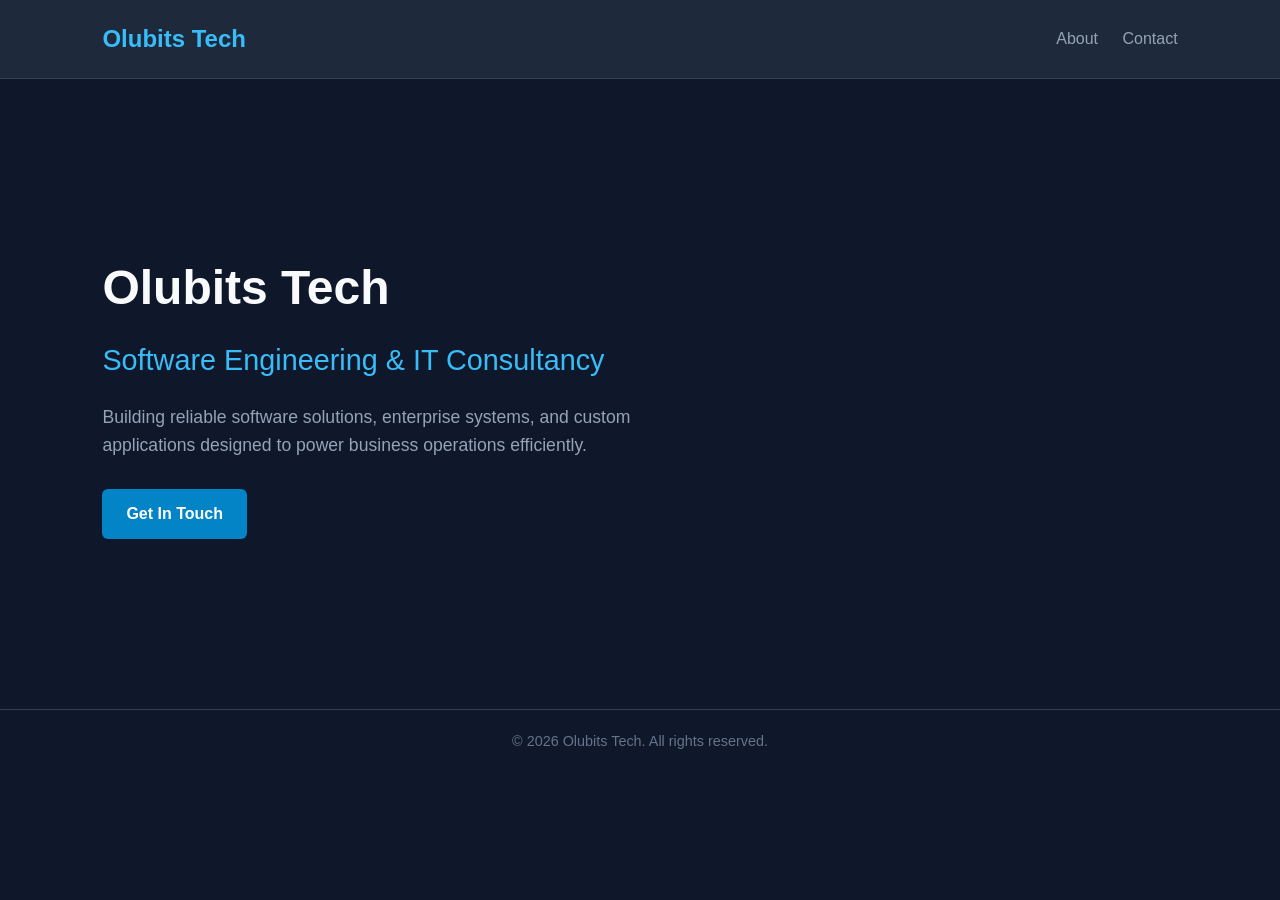
==== index.html @ 0cd95a02 "Add initial HTML structure for Olubits Tech" ====
<!DOCTYPE html>
<html lang="en">
<head>
    <meta charset="UTF-8">
    <meta name="viewport" content="width=device-width, initial-scale=1.0">
    <title>Olubits Tech | Software & IT Solutions</title>
    <style>
        * {
            margin: 0;
            padding: 0;
            box-sizing: border-box;
            font-family: -apple-system, BlinkMacSystemFont, 'Segoe UI', Roboto, Oxygen, Ubuntu, Cantarell, sans-serif;
        }

        body {
            background-color: #0f172a;
            color: #f8fafc;
            line-height: 1.6;
        }

        header {
            display: flex;
            justify-content: space-between;
            align-items: center;
            padding: 20px 8%;
            background-color: #1e293b;
            border-bottom: 1px solid #334155;
        }

        .logo {
            font-size: 1.5rem;
            font-weight: 700;
            color: #38bdf8;
            text-decoration: none;
        }

        nav a {
            color: #94a3b8;
            text-decoration: none;
            margin-left: 20px;
            transition: color 0.3s;
        }

        nav a:hover {
            color: #38bdf8;
        }

        .hero {
            min-height: 70vh;
            display: flex;
            flex-direction: column;
            justify-content: center;
            align-items: flex-start;
            padding: 0 8%;
            max-width: 1000px;
        }

        .hero h1 {
            font-size: 3rem;
            margin-bottom: 10px;
            color: #f8fafc;
        }

        .hero h2 {
            font-size: 1.8rem;
            color: #38bdf8;
            margin-bottom: 20px;
            font-weight: 400;
        }

        .hero p {
            font-size: 1.1rem;
            color: #94a3b8;
            max-width: 600px;
            margin-bottom: 30px;
        }

        .btn {
            display: inline-block;
            background-color: #0284c7;
            color: #ffffff;
            padding: 12px 24px;
            border-radius: 6px;
            text-decoration: none;
            font-weight: 600;
            transition: background-color 0.3s;
        }

        .btn:hover {
            background-color: #0369a1;
        }

        footer {
            text-align: center;
            padding: 20px;
            color: #64748b;
            border-top: 1px solid #334155;
            font-size: 0.9rem;
        }
    </style>
</head>
<body>

    <header>
        <a href="#" class="logo">Olubits Tech</a>
        <nav>
            <a href="#about">About</a>
            <a href="#contact">Contact</a>
        </nav>
    </header>

    <main class="hero" id="about">
        <h1>Olubits Tech</h1>
        <h2>Software Engineering &amp; IT Consultancy</h2>
        <p>Building reliable software solutions, enterprise systems, and custom applications designed to power business operations efficiently.</p>
        <a href="mailto:contact@olubitstech.me" class="btn" id="contact">Get In Touch</a>
    </main>

    <footer>
        <p>&copy; 2026 Olubits Tech. All rights reserved.</p>
    </footer>

</body>
</html>
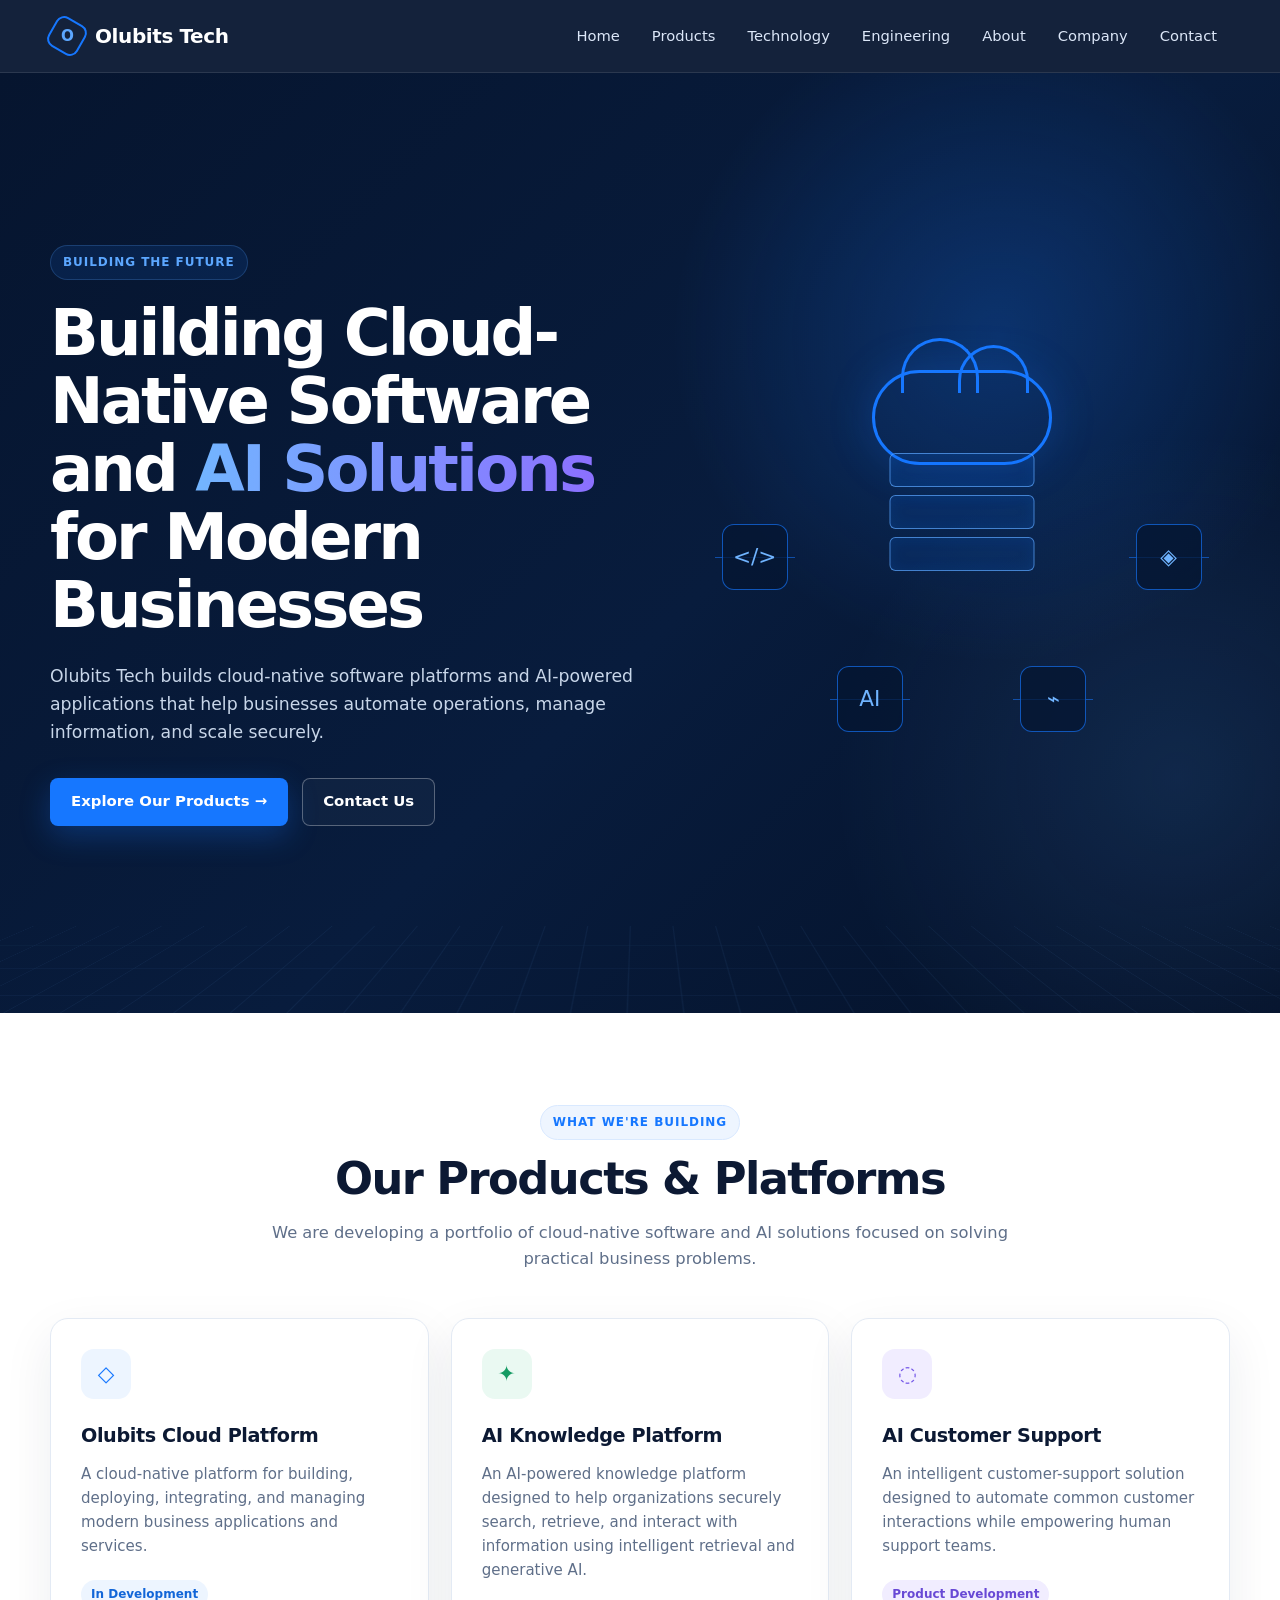
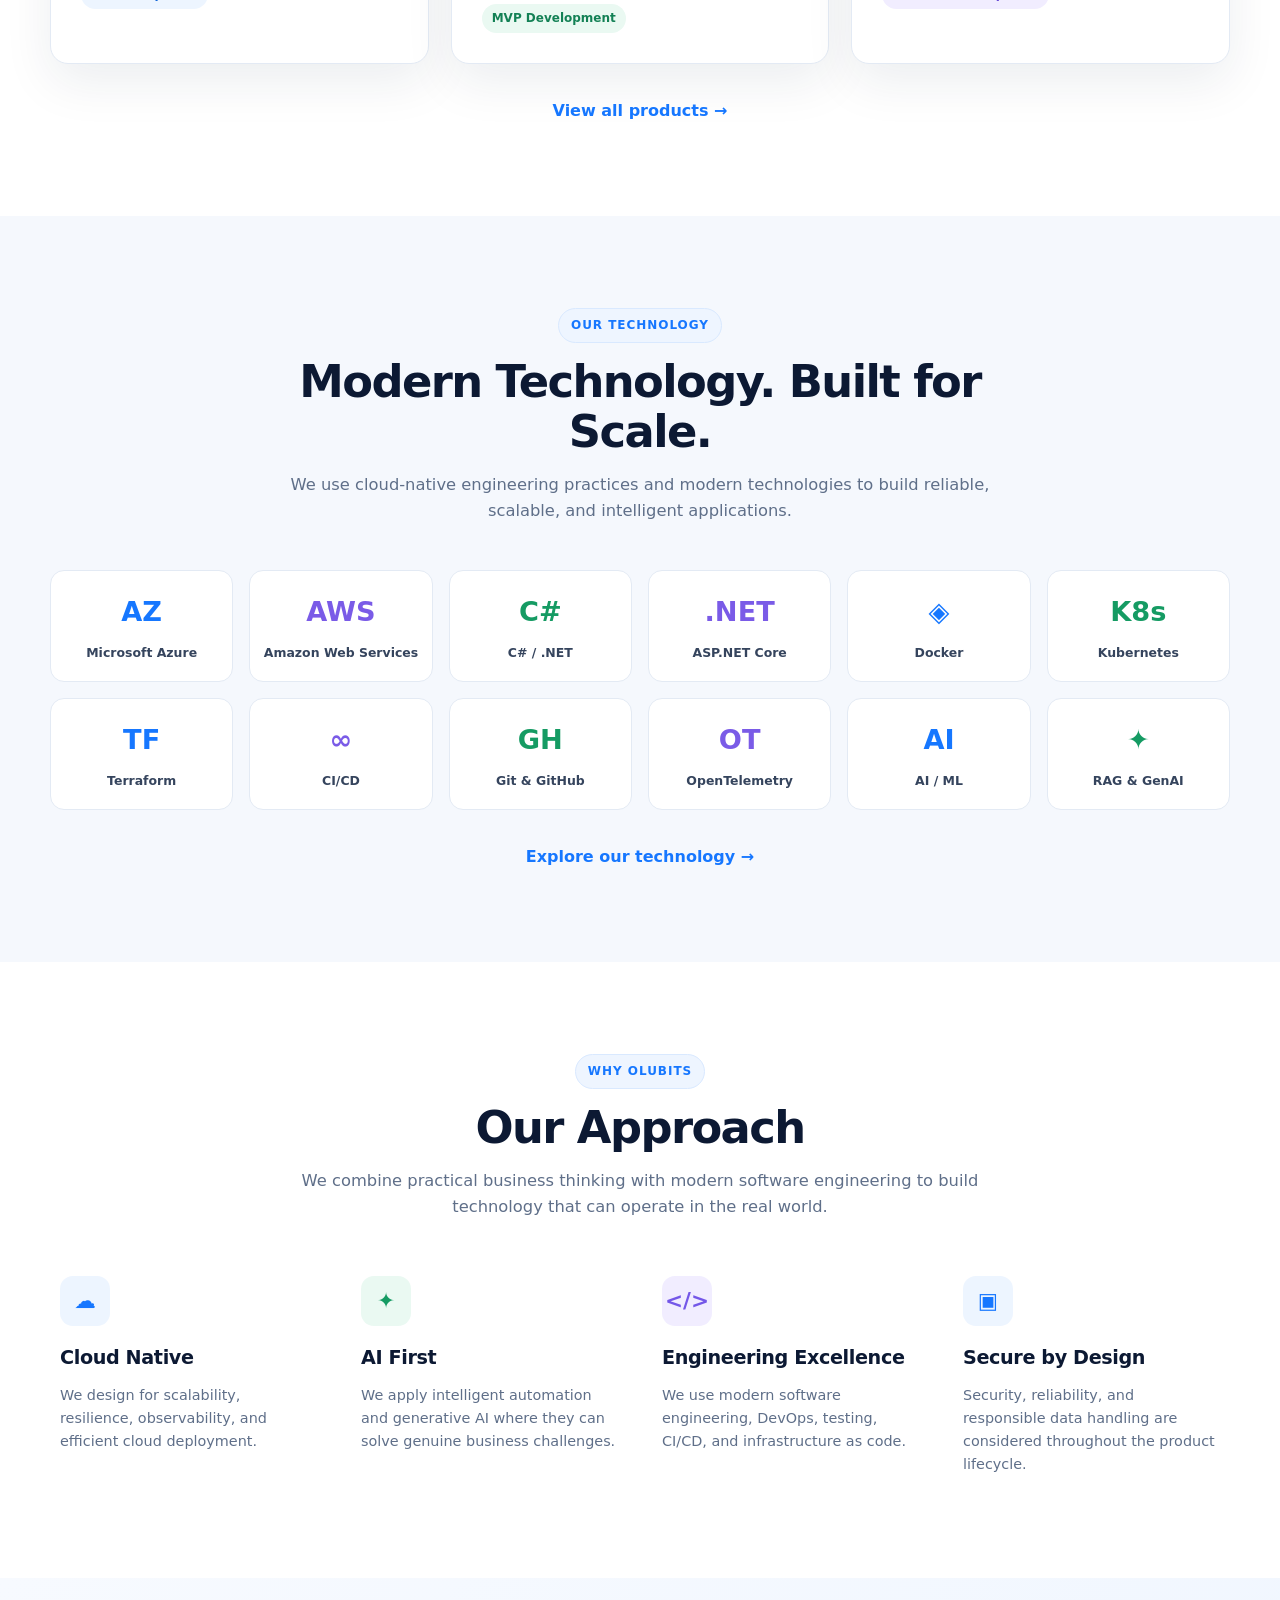
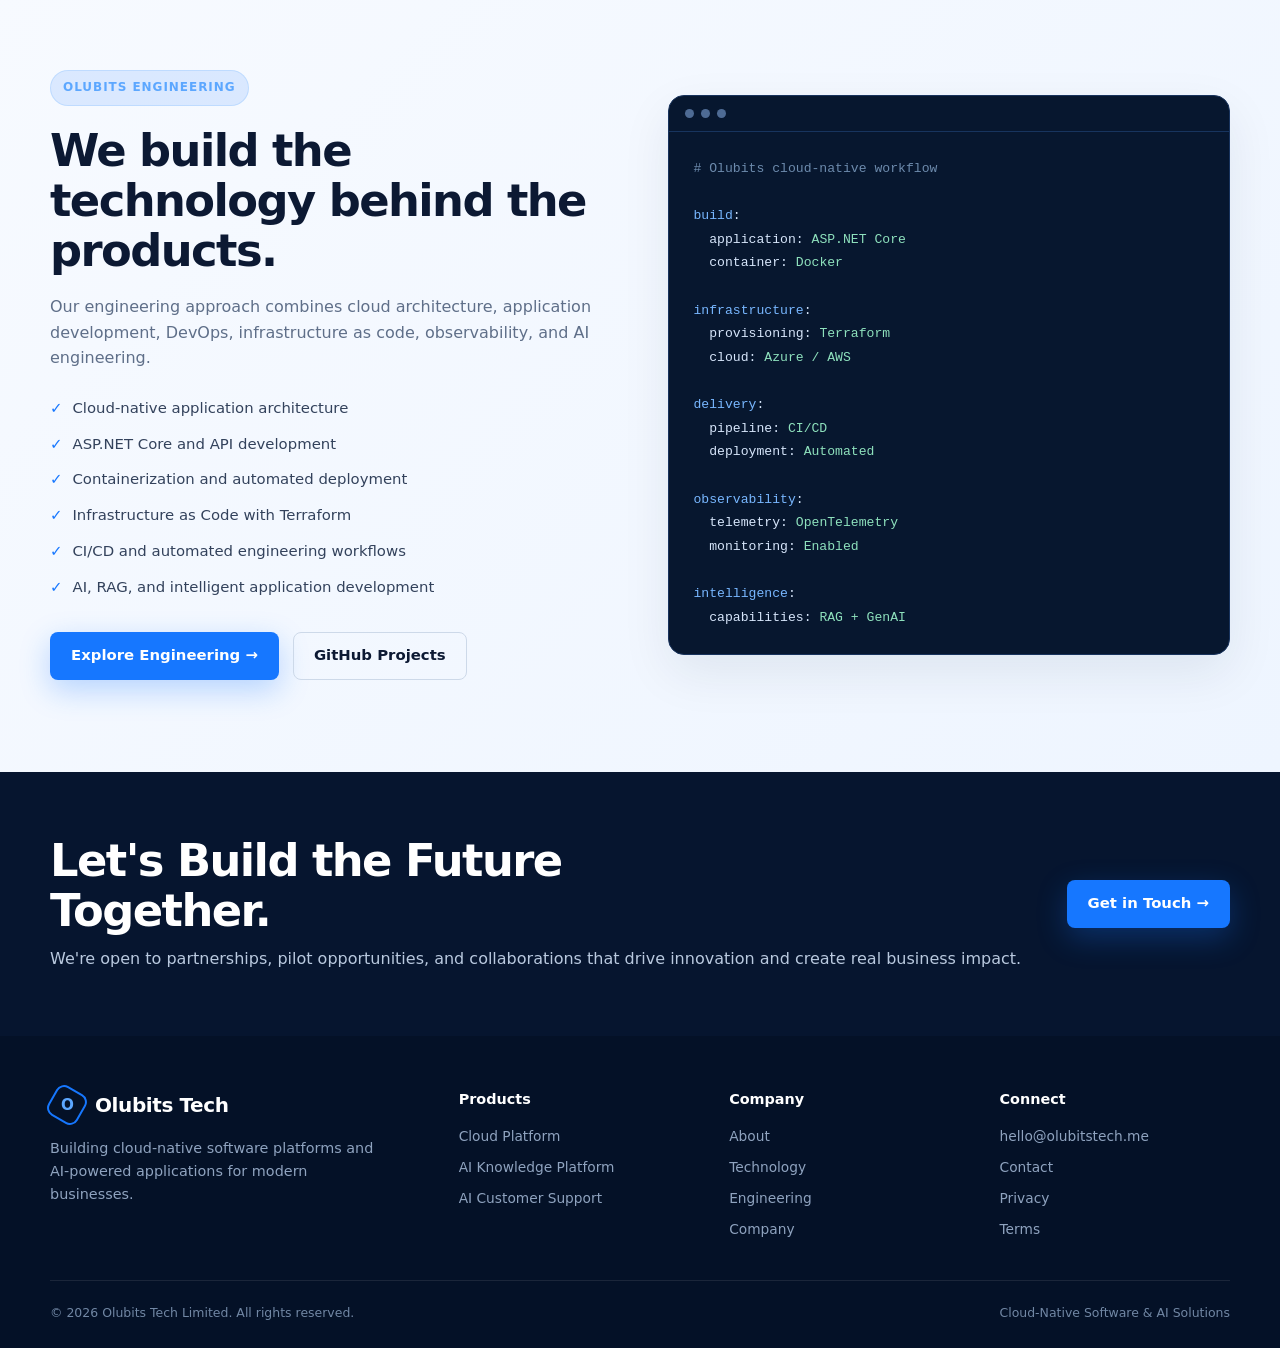
==== commit 74bfab48: "updated index page" ====
--- a/index.html
+++ b/index.html
@@ -1,124 +1,1026 @@
 <!DOCTYPE html>
 <html lang="en">
 <head>
-    <meta charset="UTF-8">
-    <meta name="viewport" content="width=device-width, initial-scale=1.0">
-    <title>Olubits Tech | Software & IT Solutions</title>
-    <style>
-        * {
-            margin: 0;
-            padding: 0;
-            box-sizing: border-box;
-            font-family: -apple-system, BlinkMacSystemFont, 'Segoe UI', Roboto, Oxygen, Ubuntu, Cantarell, sans-serif;
-        }
-
-        body {
-            background-color: #0f172a;
-            color: #f8fafc;
-            line-height: 1.6;
-        }
-
-        header {
-            display: flex;
-            justify-content: space-between;
-            align-items: center;
-            padding: 20px 8%;
-            background-color: #1e293b;
-            border-bottom: 1px solid #334155;
-        }
-
-        .logo {
-            font-size: 1.5rem;
-            font-weight: 700;
-            color: #38bdf8;
-            text-decoration: none;
-        }
-
-        nav a {
-            color: #94a3b8;
-            text-decoration: none;
-            margin-left: 20px;
-            transition: color 0.3s;
-        }
-
-        nav a:hover {
-            color: #38bdf8;
-        }
-
-        .hero {
-            min-height: 70vh;
-            display: flex;
-            flex-direction: column;
-            justify-content: center;
-            align-items: flex-start;
-            padding: 0 8%;
-            max-width: 1000px;
-        }
-
-        .hero h1 {
-            font-size: 3rem;
-            margin-bottom: 10px;
-            color: #f8fafc;
-        }
-
-        .hero h2 {
-            font-size: 1.8rem;
-            color: #38bdf8;
-            margin-bottom: 20px;
-            font-weight: 400;
-        }
-
-        .hero p {
-            font-size: 1.1rem;
-            color: #94a3b8;
-            max-width: 600px;
-            margin-bottom: 30px;
-        }
-
-        .btn {
-            display: inline-block;
-            background-color: #0284c7;
-            color: #ffffff;
-            padding: 12px 24px;
-            border-radius: 6px;
-            text-decoration: none;
-            font-weight: 600;
-            transition: background-color 0.3s;
-        }
-
-        .btn:hover {
-            background-color: #0369a1;
-        }
-
-        footer {
-            text-align: center;
-            padding: 20px;
-            color: #64748b;
-            border-top: 1px solid #334155;
-            font-size: 0.9rem;
-        }
-    </style>
+  <meta charset="UTF-8">
+  <meta name="viewport" content="width=device-width, initial-scale=1.0">
+  <meta name="description" content="Olubits Tech builds cloud-native software platforms and AI-powered applications for modern businesses.">
+  <meta name="keywords" content="Olubits Tech, cloud-native software, AI, Azure, AWS, .NET, DevOps, enterprise software">
+  <meta name="author" content="Olubits Tech Limited">
+  <meta name="theme-color" content="#06152f">
+  <title>Olubits Tech | Cloud-Native Software & AI Solutions</title>
+
+  <style>
+    :root {
+      --navy: #06152f;
+      --navy-2: #0a2145;
+      --blue: #1677ff;
+      --blue-light: #5ca7ff;
+      --text: #0c1933;
+      --muted: #5f6f89;
+      --surface: #ffffff;
+      --surface-alt: #f5f8fd;
+      --border: #e3eaf4;
+      --success: #159b63;
+      --purple: #7457e8;
+      --shadow: 0 18px 50px rgba(10, 33, 69, 0.08);
+      --radius: 18px;
+      --max-width: 1180px;
+    }
+
+    * { box-sizing: border-box; margin: 0; padding: 0; }
+
+    html { scroll-behavior: smooth; }
+
+    body {
+      font-family: Inter, ui-sans-serif, system-ui, -apple-system, BlinkMacSystemFont,
+        "Segoe UI", sans-serif;
+      color: var(--text);
+      background: var(--surface);
+      line-height: 1.6;
+    }
+
+    a { color: inherit; text-decoration: none; }
+
+    .container {
+      width: min(100% - 40px, var(--max-width));
+      margin-inline: auto;
+    }
+
+    /* Header */
+    header {
+      position: sticky;
+      top: 0;
+      z-index: 1000;
+      background: rgba(6, 21, 47, 0.94);
+      backdrop-filter: blur(14px);
+      border-bottom: 1px solid rgba(255,255,255,.1);
+    }
+
+    .nav {
+      min-height: 72px;
+      display: flex;
+      align-items: center;
+      justify-content: space-between;
+      gap: 24px;
+    }
+
+    .brand {
+      display: inline-flex;
+      align-items: center;
+      gap: 11px;
+      color: white;
+      font-size: 1.25rem;
+      font-weight: 750;
+      letter-spacing: -0.02em;
+      white-space: nowrap;
+    }
+
+    .brand-mark {
+      width: 34px;
+      height: 34px;
+      display: grid;
+      place-items: center;
+      border: 2px solid var(--blue);
+      color: var(--blue-light);
+      border-radius: 9px;
+      font-weight: 800;
+      font-size: .95rem;
+      transform: rotate(30deg);
+    }
+
+    .brand-mark span { transform: rotate(-30deg); }
+
+    nav ul {
+      list-style: none;
+      display: flex;
+      align-items: center;
+      gap: 6px;
+    }
+
+    nav a {
+      color: #dce7f8;
+      font-size: .92rem;
+      padding: 10px 13px;
+      border-radius: 8px;
+      transition: .2s ease;
+    }
+
+    nav a:hover, nav a:focus-visible {
+      color: white;
+      background: rgba(255,255,255,.08);
+    }
+
+    .menu-toggle {
+      display: none;
+      border: 1px solid rgba(255,255,255,.2);
+      background: transparent;
+      color: white;
+      border-radius: 8px;
+      padding: 8px 11px;
+      cursor: pointer;
+      font-size: 1.1rem;
+    }
+
+    /* Hero */
+    .hero {
+      position: relative;
+      overflow: hidden;
+      color: white;
+      background:
+        radial-gradient(circle at 78% 28%, rgba(22,119,255,.25), transparent 27%),
+        radial-gradient(circle at 92% 75%, rgba(92,167,255,.13), transparent 25%),
+        linear-gradient(135deg, #06152f 0%, #081c3d 55%, #041128 100%);
+    }
+
+    .hero::after {
+      content: "";
+      position: absolute;
+      inset: auto 0 0;
+      height: 150px;
+      opacity: .18;
+      background-image:
+        linear-gradient(rgba(92,167,255,.35) 1px, transparent 1px),
+        linear-gradient(90deg, rgba(92,167,255,.35) 1px, transparent 1px);
+      background-size: 42px 42px;
+      transform: perspective(500px) rotateX(55deg) scale(1.35);
+      transform-origin: bottom;
+      pointer-events: none;
+    }
+
+    .hero-inner {
+      position: relative;
+      z-index: 1;
+      min-height: 580px;
+      display: grid;
+      grid-template-columns: 1.05fr .95fr;
+      align-items: center;
+      gap: 50px;
+      padding: 80px 0 95px;
+    }
+
+    .eyebrow, .section-eyebrow {
+      display: inline-flex;
+      align-items: center;
+      gap: 8px;
+      color: var(--blue-light);
+      font-size: .75rem;
+      font-weight: 800;
+      letter-spacing: .08em;
+      text-transform: uppercase;
+      background: rgba(22,119,255,.12);
+      border: 1px solid rgba(92,167,255,.22);
+      padding: 7px 12px;
+      border-radius: 999px;
+      margin-bottom: 20px;
+    }
+
+    h1 {
+      font-size: clamp(2.7rem, 5vw, 4.5rem);
+      line-height: 1.06;
+      letter-spacing: -.045em;
+      max-width: 760px;
+    }
+
+    .gradient-text {
+      background: linear-gradient(90deg, #72b5ff, #8b70ff);
+      -webkit-background-clip: text;
+      background-clip: text;
+      color: transparent;
+    }
+
+    .hero-copy {
+      margin-top: 24px;
+      max-width: 660px;
+      color: #c8d6e9;
+      font-size: 1.08rem;
+    }
+
+    .actions {
+      display: flex;
+      gap: 14px;
+      flex-wrap: wrap;
+      margin-top: 32px;
+    }
+
+    .btn {
+      display: inline-flex;
+      align-items: center;
+      justify-content: center;
+      gap: 9px;
+      min-height: 48px;
+      padding: 0 20px;
+      border-radius: 8px;
+      font-weight: 700;
+      font-size: .93rem;
+      border: 1px solid transparent;
+      transition: transform .2s ease, background .2s ease;
+    }
+
+    .btn:hover { transform: translateY(-2px); }
+
+    .btn-primary {
+      background: var(--blue);
+      color: white;
+      box-shadow: 0 10px 30px rgba(22,119,255,.28);
+    }
+
+    .btn-primary:hover { background: #0868ec; }
+
+    .btn-outline {
+      color: white;
+      border-color: rgba(255,255,255,.3);
+      background: rgba(255,255,255,.03);
+    }
+
+    .btn-outline:hover { background: rgba(255,255,255,.09); }
+
+    .hero-visual {
+      min-height: 390px;
+      display: grid;
+      place-items: center;
+    }
+
+    .architecture {
+      position: relative;
+      width: min(100%, 480px);
+      aspect-ratio: 1 / .82;
+    }
+
+    .cloud {
+      position: absolute;
+      left: 50%;
+      top: 8%;
+      transform: translateX(-50%);
+      width: 180px;
+      height: 95px;
+      border: 3px solid var(--blue);
+      border-radius: 60px;
+      box-shadow: 0 0 45px rgba(22,119,255,.22);
+    }
+
+    .cloud::before, .cloud::after {
+      content: "";
+      position: absolute;
+      border: 3px solid var(--blue);
+      border-bottom: 0;
+      border-radius: 60px 60px 0 0;
+      background: transparent;
+    }
+
+    .cloud::before {
+      width: 72px;
+      height: 52px;
+      left: 26px;
+      top: -35px;
+    }
+
+    .cloud::after {
+      width: 65px;
+      height: 45px;
+      right: 20px;
+      top: -28px;
+    }
+
+    .server-stack {
+      position: absolute;
+      left: 50%;
+      top: 44%;
+      transform: translate(-50%, -50%);
+      width: 145px;
+    }
+
+    .server {
+      height: 34px;
+      margin: 8px 0;
+      border: 1px solid rgba(92,167,255,.7);
+      background: rgba(22,119,255,.12);
+      border-radius: 6px;
+      box-shadow: inset 0 0 15px rgba(22,119,255,.1);
+    }
+
+    .node {
+      position: absolute;
+      width: 66px;
+      height: 66px;
+      display: grid;
+      place-items: center;
+      border: 1px solid rgba(22,119,255,.65);
+      background: rgba(5,22,50,.75);
+      border-radius: 12px;
+      color: #70b4ff;
+      font-size: 1.35rem;
+    }
+
+    .node::after {
+      content: "";
+      position: absolute;
+      width: 80px;
+      height: 1px;
+      background: rgba(22,119,255,.55);
+      top: 50%;
+      z-index: -1;
+    }
+
+    .node-left { left: 0; top: 47%; }
+    .node-right { right: 0; top: 47%; }
+    .node-bottom-left { left: 24%; bottom: 0; }
+    .node-bottom-right { right: 24%; bottom: 0; }
+
+    /* Sections */
+    section { padding: 92px 0; }
+
+    .section-head {
+      text-align: center;
+      max-width: 760px;
+      margin: 0 auto 46px;
+    }
+
+    .section-head .section-eyebrow {
+      color: var(--blue);
+      background: #eef5ff;
+      border-color: #d9e9ff;
+      margin-bottom: 14px;
+    }
+
+    h2 {
+      font-size: clamp(2rem, 4vw, 2.8rem);
+      line-height: 1.12;
+      letter-spacing: -.035em;
+    }
+
+    .section-lead {
+      color: var(--muted);
+      margin-top: 15px;
+      font-size: 1.02rem;
+    }
+
+    .products { background: white; }
+
+    .grid-3 {
+      display: grid;
+      grid-template-columns: repeat(3, 1fr);
+      gap: 22px;
+    }
+
+    .card {
+      background: white;
+      border: 1px solid var(--border);
+      border-radius: var(--radius);
+      padding: 30px;
+      box-shadow: var(--shadow);
+      transition: transform .2s ease, box-shadow .2s ease;
+    }
+
+    .card:hover {
+      transform: translateY(-4px);
+      box-shadow: 0 24px 60px rgba(10,33,69,.12);
+    }
+
+    .icon {
+      width: 50px;
+      height: 50px;
+      display: grid;
+      place-items: center;
+      border-radius: 13px;
+      background: #edf5ff;
+      color: var(--blue);
+      font-size: 1.35rem;
+      margin-bottom: 22px;
+      font-weight: 800;
+    }
+
+    .icon.green { background: #eaf9f2; color: var(--success); }
+    .icon.purple { background: #f1edff; color: var(--purple); }
+
+    h3 {
+      font-size: 1.2rem;
+      letter-spacing: -.02em;
+      margin-bottom: 10px;
+    }
+
+    .card p { color: var(--muted); font-size: .94rem; }
+
+    .status {
+      display: inline-flex;
+      margin-top: 22px;
+      padding: 5px 10px;
+      border-radius: 999px;
+      background: #edf5ff;
+      color: #1266d8;
+      font-size: .75rem;
+      font-weight: 700;
+    }
+
+    .status.green { background: #eaf9f2; color: #138155; }
+    .status.purple { background: #f1edff; color: #6849d5; }
+
+    .center-link {
+      text-align: center;
+      margin-top: 34px;
+      color: var(--blue);
+      font-weight: 700;
+    }
+
+    /* Technology */
+    .technology { background: var(--surface-alt); }
+
+    .tech-grid {
+      display: grid;
+      grid-template-columns: repeat(6, 1fr);
+      gap: 16px;
+    }
+
+    .tech-item {
+      min-height: 112px;
+      display: flex;
+      flex-direction: column;
+      align-items: center;
+      justify-content: center;
+      gap: 10px;
+      text-align: center;
+      background: white;
+      border: 1px solid var(--border);
+      border-radius: 14px;
+      padding: 15px 8px;
+    }
+
+    .tech-logo {
+      font-size: 1.7rem;
+      font-weight: 850;
+      color: var(--blue);
+    }
+
+    .tech-item:nth-child(2n) .tech-logo { color: #7a5be7; }
+    .tech-item:nth-child(3n) .tech-logo { color: #159b63; }
+
+    .tech-item span:last-child {
+      color: #35445d;
+      font-size: .78rem;
+      font-weight: 650;
+    }
+
+    /* Approach */
+    .approach { background: white; }
+
+    .approach-grid {
+      display: grid;
+      grid-template-columns: repeat(4, 1fr);
+      gap: 24px;
+    }
+
+    .approach-item {
+      padding: 10px;
+    }
+
+    .approach-item .icon { margin-bottom: 17px; }
+
+    .approach-item p {
+      color: var(--muted);
+      font-size: .9rem;
+    }
+
+    /* Engineering */
+    .engineering {
+      background: linear-gradient(135deg, #f7faff 0%, #eef5ff 100%);
+    }
+
+    .engineering-content {
+      display: grid;
+      grid-template-columns: 1fr 1fr;
+      gap: 55px;
+      align-items: center;
+    }
+
+    .engineering-copy p {
+      color: var(--muted);
+      margin: 18px 0 26px;
+    }
+
+    .bullet-list {
+      list-style: none;
+      display: grid;
+      gap: 12px;
+    }
+
+    .bullet-list li {
+      display: flex;
+      align-items: flex-start;
+      gap: 10px;
+      color: #33425c;
+      font-size: .93rem;
+    }
+
+    .bullet-list li::before {
+      content: "✓";
+      color: var(--blue);
+      font-weight: 900;
+    }
+
+    .code-window {
+      background: #07172f;
+      color: #d7e6fb;
+      border-radius: 16px;
+      overflow: hidden;
+      box-shadow: var(--shadow);
+      border: 1px solid #18335d;
+    }
+
+    .code-top {
+      display: flex;
+      align-items: center;
+      gap: 7px;
+      padding: 13px 16px;
+      border-bottom: 1px solid #17345e;
+    }
+
+    .dot {
+      width: 9px;
+      height: 9px;
+      border-radius: 50%;
+      background: #4e6b94;
+    }
+
+    pre {
+      padding: 25px;
+      overflow: auto;
+      font: .82rem/1.8 ui-monospace, SFMono-Regular, Menlo, Consolas, monospace;
+    }
+
+    .comment { color: #6d8bad; }
+    .keyword { color: #78b7ff; }
+    .string { color: #8ee1bd; }
+
+    /* CTA */
+    .cta {
+      padding: 64px 0;
+      background: var(--navy);
+      color: white;
+    }
+
+    .cta-inner {
+      display: flex;
+      align-items: center;
+      justify-content: space-between;
+      gap: 35px;
+    }
+
+    .cta h2 { max-width: 680px; }
+    .cta p { color: #b9c9df; margin-top: 10px; }
+
+    /* Footer */
+    footer {
+      background: #041127;
+      color: #c3d1e4;
+      padding: 52px 0 25px;
+    }
+
+    .footer-grid {
+      display: grid;
+      grid-template-columns: 1.6fr 1fr 1fr 1fr;
+      gap: 40px;
+      padding-bottom: 40px;
+    }
+
+    .footer-brand { color: white; }
+    .footer-about { margin-top: 15px; color: #8fa3bf; max-width: 340px; font-size: .9rem; }
+
+    footer h4 {
+      color: white;
+      margin-bottom: 14px;
+      font-size: .9rem;
+    }
+
+    footer ul { list-style: none; display: grid; gap: 9px; }
+    footer li, footer a { color: #8fa3bf; font-size: .86rem; }
+    footer a:hover { color: white; }
+
+    .copyright {
+      border-top: 1px solid rgba(255,255,255,.09);
+      padding-top: 22px;
+      display: flex;
+      justify-content: space-between;
+      gap: 20px;
+      font-size: .78rem;
+      color: #7187a4;
+    }
+
+    /* Responsive */
+    @media (max-width: 980px) {
+      .hero-inner { grid-template-columns: 1fr; padding-top: 65px; }
+      .hero-visual { display: none; }
+      .grid-3 { grid-template-columns: 1fr; }
+      .tech-grid { grid-template-columns: repeat(3, 1fr); }
+      .approach-grid { grid-template-columns: repeat(2, 1fr); }
+      .engineering-content { grid-template-columns: 1fr; }
+      .footer-grid { grid-template-columns: 1.5fr 1fr 1fr; }
+    }
+
+    @media (max-width: 760px) {
+      .container { width: min(100% - 28px, var(--max-width)); }
+
+      .menu-toggle { display: block; }
+
+      nav {
+        display: none;
+        position: absolute;
+        left: 0;
+        right: 0;
+        top: 72px;
+        background: var(--navy);
+        border-bottom: 1px solid rgba(255,255,255,.1);
+        padding: 10px 14px 18px;
+      }
+
+      nav.open { display: block; }
+
+      nav ul {
+        flex-direction: column;
+        align-items: stretch;
+      }
+
+      nav a { display: block; }
+
+      section { padding: 70px 0; }
+
+      .hero-inner { min-height: auto; padding: 70px 0 85px; }
+      .hero-copy { font-size: 1rem; }
+
+      .tech-grid { grid-template-columns: repeat(2, 1fr); }
+      .approach-grid { grid-template-columns: 1fr; }
+
+      .cta-inner { flex-direction: column; align-items: flex-start; }
+
+      .footer-grid { grid-template-columns: 1fr 1fr; }
+      .copyright { flex-direction: column; }
+    }
+
+    @media (max-width: 460px) {
+      h1 { font-size: 2.45rem; }
+      .footer-grid { grid-template-columns: 1fr; }
+      .actions .btn { width: 100%; }
+    }
+  </style>
 </head>
+
 <body>
 
-    <header>
-        <a href="#" class="logo">Olubits Tech</a>
-        <nav>
-            <a href="#about">About</a>
-            <a href="#contact">Contact</a>
-        </nav>
-    </header>
-
-    <main class="hero" id="about">
-        <h1>Olubits Tech</h1>
-        <h2>Software Engineering &amp; IT Consultancy</h2>
-        <p>Building reliable software solutions, enterprise systems, and custom applications designed to power business operations efficiently.</p>
-        <a href="mailto:contact@olubitstech.me" class="btn" id="contact">Get In Touch</a>
-    </main>
-
-    <footer>
-        <p>&copy; 2026 Olubits Tech. All rights reserved.</p>
-    </footer>
+  <header>
+    <div class="container nav">
+      <a class="brand" href="#home" aria-label="Olubits Tech home">
+        <span class="brand-mark"><span>O</span></span>
+        Olubits Tech
+      </a>
+
+      <button class="menu-toggle" aria-label="Open navigation" aria-expanded="false">☰</button>
+
+      <nav id="main-nav">
+        <ul>
+          <li><a href="#home">Home</a></li>
+          <li><a href="#products">Products</a></li>
+          <li><a href="#technology">Technology</a></li>
+          <li><a href="#engineering">Engineering</a></li>
+          <li><a href="#about">About</a></li>
+          <li><a href="#company">Company</a></li>
+          <li><a href="#contact">Contact</a></li>
+        </ul>
+      </nav>
+    </div>
+  </header>
+
+  <main id="home">
+
+    <!-- HERO -->
+    <section class="hero">
+      <div class="container hero-inner">
+        <div>
+          <div class="eyebrow">Building the future</div>
+
+          <h1>
+            Building Cloud-Native Software and
+            <span class="gradient-text">AI Solutions</span>
+            for Modern Businesses
+          </h1>
+
+          <p class="hero-copy">
+            Olubits Tech builds cloud-native software platforms and AI-powered
+            applications that help businesses automate operations, manage
+            information, and scale securely.
+          </p>
+
+          <div class="actions">
+            <a class="btn btn-primary" href="#products">Explore Our Products →</a>
+            <a class="btn btn-outline" href="#contact">Contact Us</a>
+          </div>
+        </div>
+
+        <div class="hero-visual" aria-hidden="true">
+          <div class="architecture">
+            <div class="cloud"></div>
+
+            <div class="server-stack">
+              <div class="server"></div>
+              <div class="server"></div>
+              <div class="server"></div>
+            </div>
+
+            <div class="node node-left">&lt;/&gt;</div>
+            <div class="node node-right">◈</div>
+            <div class="node node-bottom-left">AI</div>
+            <div class="node node-bottom-right">⌁</div>
+          </div>
+        </div>
+      </div>
+    </section>
+
+    <!-- PRODUCTS -->
+    <section class="products" id="products">
+      <div class="container">
+        <div class="section-head">
+          <div class="section-eyebrow">What we're building</div>
+          <h2>Our Products &amp; Platforms</h2>
+          <p class="section-lead">
+            We are developing a portfolio of cloud-native software and AI
+            solutions focused on solving practical business problems.
+          </p>
+        </div>
+
+        <div class="grid-3">
+
+          <article class="card">
+            <div class="icon">◇</div>
+            <h3>Olubits Cloud Platform</h3>
+            <p>
+              A cloud-native platform for building, deploying, integrating,
+              and managing modern business applications and services.
+            </p>
+            <span class="status">In Development</span>
+          </article>
+
+          <article class="card">
+            <div class="icon green">✦</div>
+            <h3>AI Knowledge Platform</h3>
+            <p>
+              An AI-powered knowledge platform designed to help organizations
+              securely search, retrieve, and interact with information using
+              intelligent retrieval and generative AI.
+            </p>
+            <span class="status green">MVP Development</span>
+          </article>
+
+          <article class="card">
+            <div class="icon purple">◌</div>
+            <h3>AI Customer Support</h3>
+            <p>
+              An intelligent customer-support solution designed to automate
+              common customer interactions while empowering human support teams.
+            </p>
+            <span class="status purple">Product Development</span>
+          </article>
+
+        </div>
+
+        <div class="center-link">
+          <a href="products.html">View all products →</a>
+        </div>
+      </div>
+    </section>
+
+    <!-- TECHNOLOGY -->
+    <section class="technology" id="technology">
+      <div class="container">
+        <div class="section-head">
+          <div class="section-eyebrow">Our technology</div>
+          <h2>Modern Technology. Built for Scale.</h2>
+          <p class="section-lead">
+            We use cloud-native engineering practices and modern technologies
+            to build reliable, scalable, and intelligent applications.
+          </p>
+        </div>
+
+        <div class="tech-grid">
+          <div class="tech-item"><div class="tech-logo">AZ</div><span>Microsoft Azure</span></div>
+          <div class="tech-item"><div class="tech-logo">AWS</div><span>Amazon Web Services</span></div>
+          <div class="tech-item"><div class="tech-logo">C#</div><span>C# / .NET</span></div>
+          <div class="tech-item"><div class="tech-logo">.NET</div><span>ASP.NET Core</span></div>
+          <div class="tech-item"><div class="tech-logo">◈</div><span>Docker</span></div>
+          <div class="tech-item"><div class="tech-logo">K8s</div><span>Kubernetes</span></div>
+          <div class="tech-item"><div class="tech-logo">TF</div><span>Terraform</span></div>
+          <div class="tech-item"><div class="tech-logo">∞</div><span>CI/CD</span></div>
+          <div class="tech-item"><div class="tech-logo">GH</div><span>Git &amp; GitHub</span></div>
+          <div class="tech-item"><div class="tech-logo">OT</div><span>OpenTelemetry</span></div>
+          <div class="tech-item"><div class="tech-logo">AI</div><span>AI / ML</span></div>
+          <div class="tech-item"><div class="tech-logo">✦</div><span>RAG &amp; GenAI</span></div>
+        </div>
+
+        <div class="center-link">
+          <a href="technology.html">Explore our technology →</a>
+        </div>
+      </div>
+    </section>
+
+    <!-- APPROACH -->
+    <section class="approach" id="about">
+      <div class="container">
+        <div class="section-head">
+          <div class="section-eyebrow">Why Olubits</div>
+          <h2>Our Approach</h2>
+          <p class="section-lead">
+            We combine practical business thinking with modern software
+            engineering to build technology that can operate in the real world.
+          </p>
+        </div>
+
+        <div class="approach-grid">
+
+          <article class="approach-item">
+            <div class="icon">☁</div>
+            <h3>Cloud Native</h3>
+            <p>
+              We design for scalability, resilience, observability, and
+              efficient cloud deployment.
+            </p>
+          </article>
+
+          <article class="approach-item">
+            <div class="icon green">✦</div>
+            <h3>AI First</h3>
+            <p>
+              We apply intelligent automation and generative AI where they can
+              solve genuine business challenges.
+            </p>
+          </article>
+
+          <article class="approach-item">
+            <div class="icon purple">&lt;/&gt;</div>
+            <h3>Engineering Excellence</h3>
+            <p>
+              We use modern software engineering, DevOps, testing, CI/CD,
+              and infrastructure as code.
+            </p>
+          </article>
+
+          <article class="approach-item">
+            <div class="icon">▣</div>
+            <h3>Secure by Design</h3>
+            <p>
+              Security, reliability, and responsible data handling are
+              considered throughout the product lifecycle.
+            </p>
+          </article>
+
+        </div>
+      </div>
+    </section>
+
+    <!-- ENGINEERING -->
+    <section class="engineering" id="engineering">
+      <div class="container engineering-content">
+
+        <div class="engineering-copy">
+          <div class="section-eyebrow">Olubits Engineering</div>
+          <h2>We build the technology behind the products.</h2>
+
+          <p>
+            Our engineering approach combines cloud architecture, application
+            development, DevOps, infrastructure as code, observability, and AI
+            engineering.
+          </p>
+
+          <ul class="bullet-list">
+            <li>Cloud-native application architecture</li>
+            <li>ASP.NET Core and API development</li>
+            <li>Containerization and automated deployment</li>
+            <li>Infrastructure as Code with Terraform</li>
+            <li>CI/CD and automated engineering workflows</li>
+            <li>AI, RAG, and intelligent application development</li>
+          </ul>
+
+          <div class="actions">
+            <a class="btn btn-primary" href="engineering.html">Explore Engineering →</a>
+            <a class="btn" href="https://github.com/" target="_blank" rel="noopener" style="border:1px solid #cdd9e9;">GitHub Projects</a>
+          </div>
+        </div>
+
+        <div class="code-window" aria-label="Example cloud-native deployment configuration">
+          <div class="code-top">
+            <span class="dot"></span>
+            <span class="dot"></span>
+            <span class="dot"></span>
+          </div>
+          <pre><span class="comment"># Olubits cloud-native workflow</span>
+
+<span class="keyword">build</span>:
+  application: <span class="string">ASP.NET Core</span>
+  container: <span class="string">Docker</span>
+
+<span class="keyword">infrastructure</span>:
+  provisioning: <span class="string">Terraform</span>
+  cloud: <span class="string">Azure / AWS</span>
+
+<span class="keyword">delivery</span>:
+  pipeline: <span class="string">CI/CD</span>
+  deployment: <span class="string">Automated</span>
+
+<span class="keyword">observability</span>:
+  telemetry: <span class="string">OpenTelemetry</span>
+  monitoring: <span class="string">Enabled</span>
+
+<span class="keyword">intelligence</span>:
+  capabilities: <span class="string">RAG + GenAI</span></pre>
+        </div>
+
+      </div>
+    </section>
+
+    <!-- CTA -->
+    <section class="cta" id="contact">
+      <div class="container cta-inner">
+        <div>
+          <h2>Let's Build the Future Together.</h2>
+          <p>
+            We're open to partnerships, pilot opportunities, and collaborations
+            that drive innovation and create real business impact.
+          </p>
+        </div>
+
+        <a class="btn btn-primary" href="mailto:hello@olubitstech.me">
+          Get in Touch →
+        </a>
+      </div>
+    </section>
+
+  </main>
+
+  <!-- FOOTER -->
+  <footer id="company">
+    <div class="container">
+      <div class="footer-grid">
+
+        <div>
+          <a class="brand footer-brand" href="#home">
+            <span class="brand-mark"><span>O</span></span>
+            Olubits Tech
+          </a>
+          <p class="footer-about">
+            Building cloud-native software platforms and AI-powered
+            applications for modern businesses.
+          </p>
+        </div>
+
+        <div>
+          <h4>Products</h4>
+          <ul>
+            <li><a href="products.html">Cloud Platform</a></li>
+            <li><a href="products.html">AI Knowledge Platform</a></li>
+            <li><a href="products.html">AI Customer Support</a></li>
+          </ul>
+        </div>
+
+        <div>
+          <h4>Company</h4>
+          <ul>
+            <li><a href="#about">About</a></li>
+            <li><a href="#technology">Technology</a></li>
+            <li><a href="engineering.html">Engineering</a></li>
+            <li><a href="company.html">Company</a></li>
+          </ul>
+        </div>
+
+        <div>
+          <h4>Connect</h4>
+          <ul>
+            <li><a href="mailto:hello@olubitstech.me">hello@olubitstech.me</a></li>
+            <li><a href="contact.html">Contact</a></li>
+            <li><a href="privacy.html">Privacy</a></li>
+            <li><a href="terms.html">Terms</a></li>
+          </ul>
+        </div>
+
+      </div>
+
+      <div class="copyright">
+        <span>© 2026 Olubits Tech Limited. All rights reserved.</span>
+        <span>Cloud-Native Software &amp; AI Solutions</span>
+      </div>
+    </div>
+  </footer>
+
+  <script>
+    const toggle = document.querySelector(".menu-toggle");
+    const nav = document.querySelector("#main-nav");
+
+    toggle.addEventListener("click", () => {
+      const open = nav.classList.toggle("open");
+      toggle.setAttribute("aria-expanded", open);
+    });
+
+    document.querySelectorAll("nav a").forEach(link => {
+      link.addEventListener("click", () => {
+        nav.classList.remove("open");
+        toggle.setAttribute("aria-expanded", "false");
+      });
+    });
+  </script>
 
 </body>
-</html>
+</html>
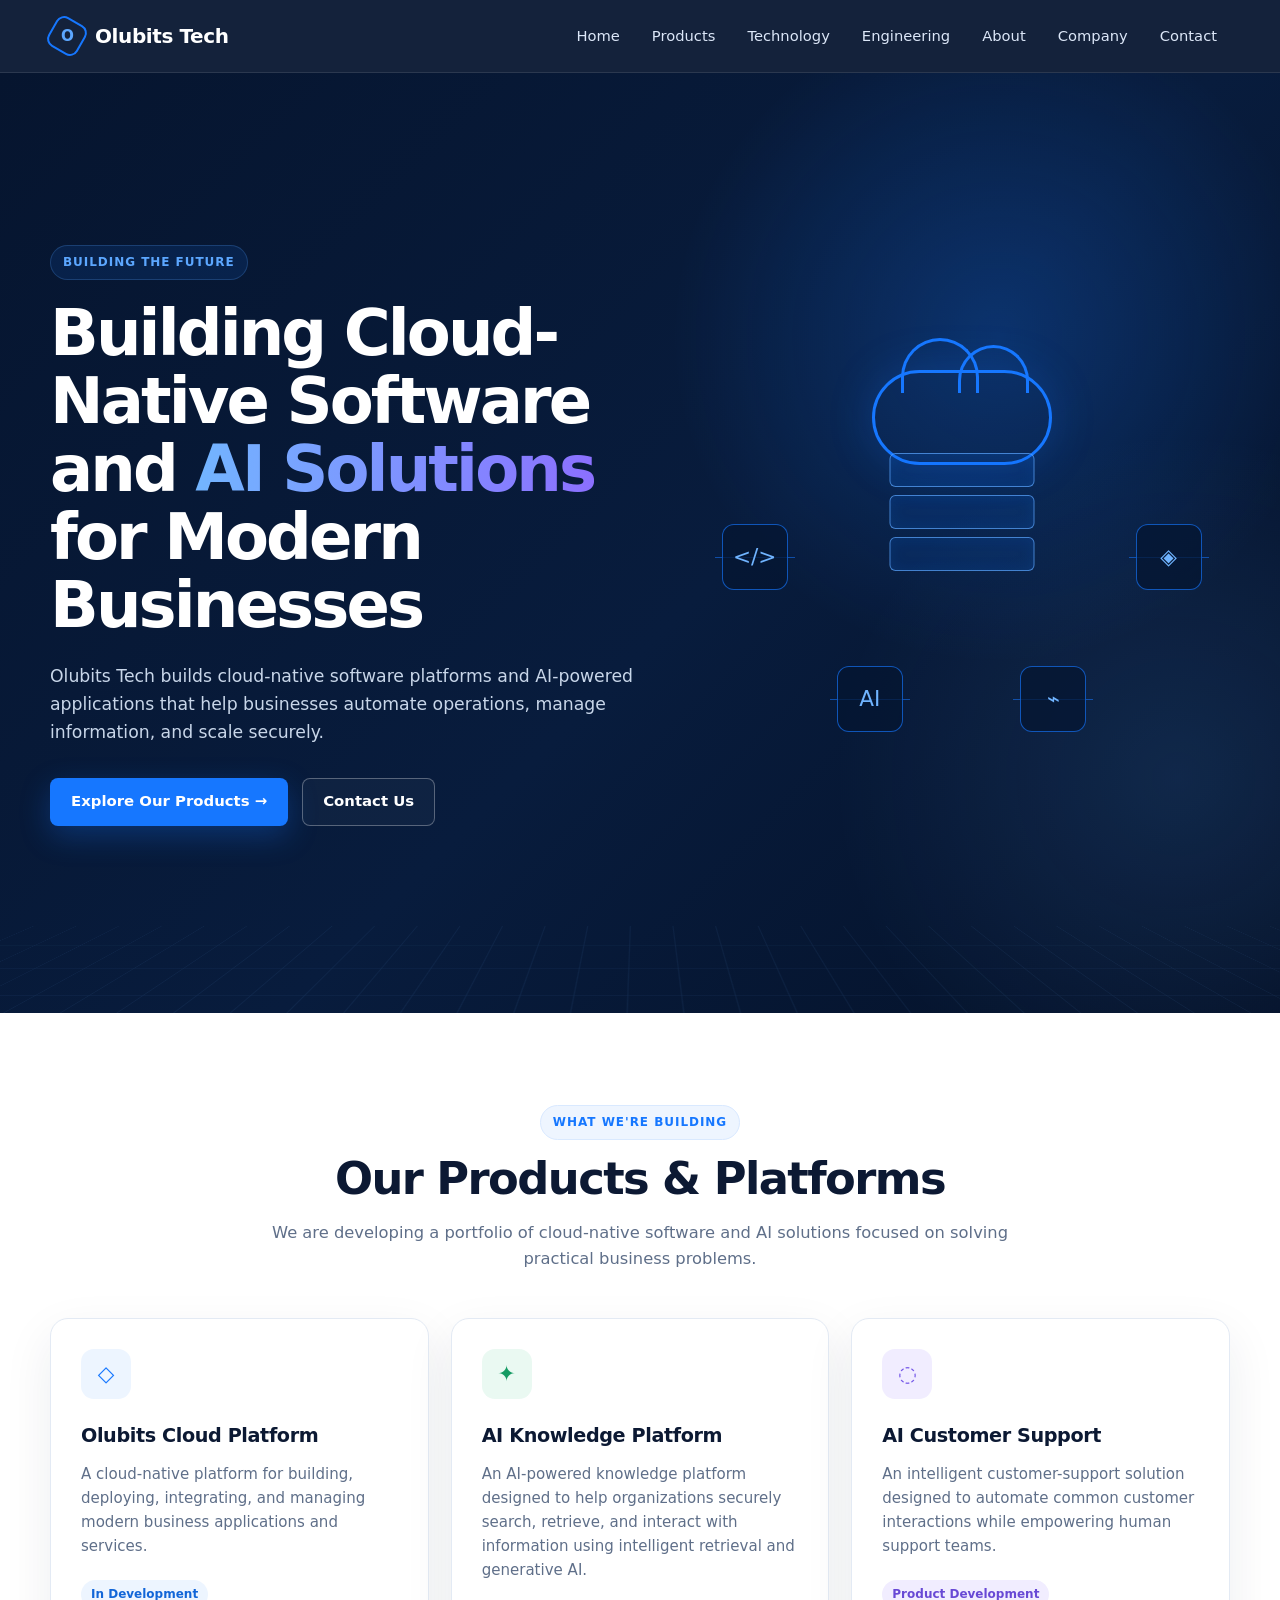
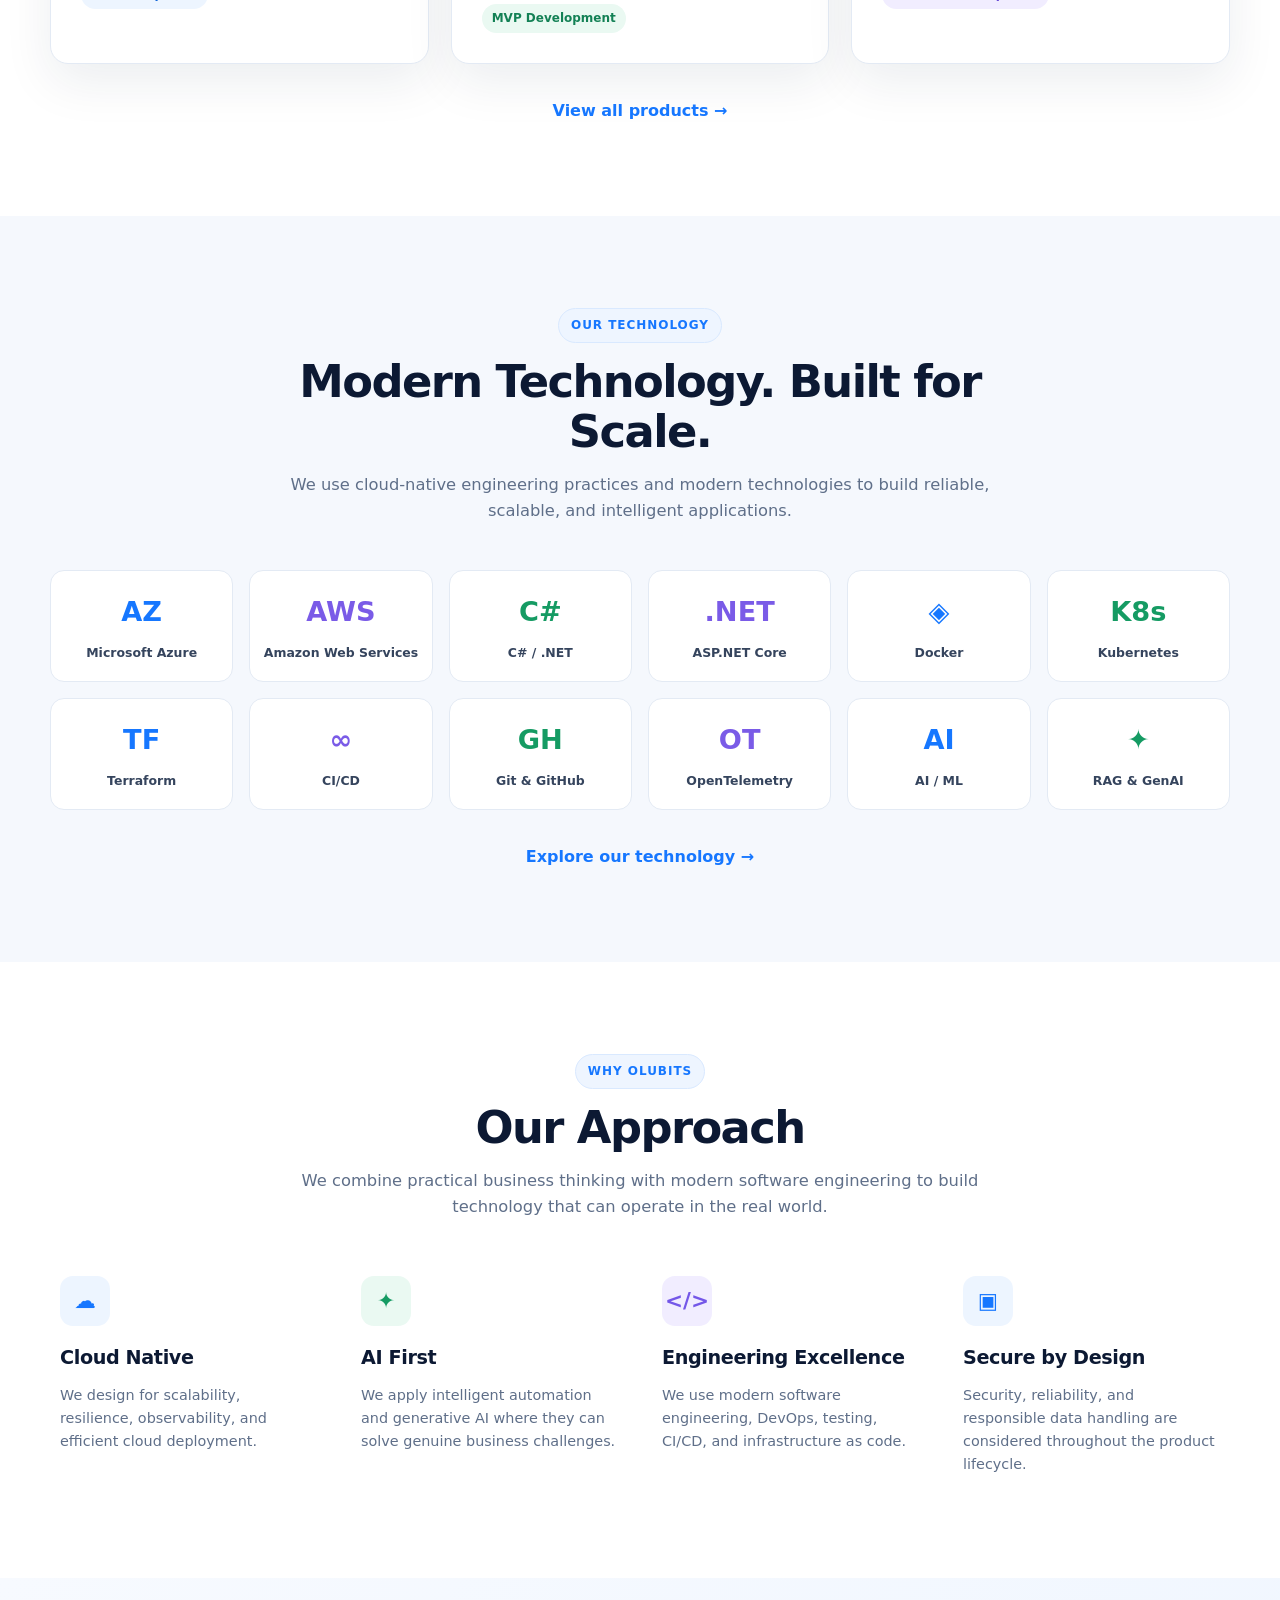
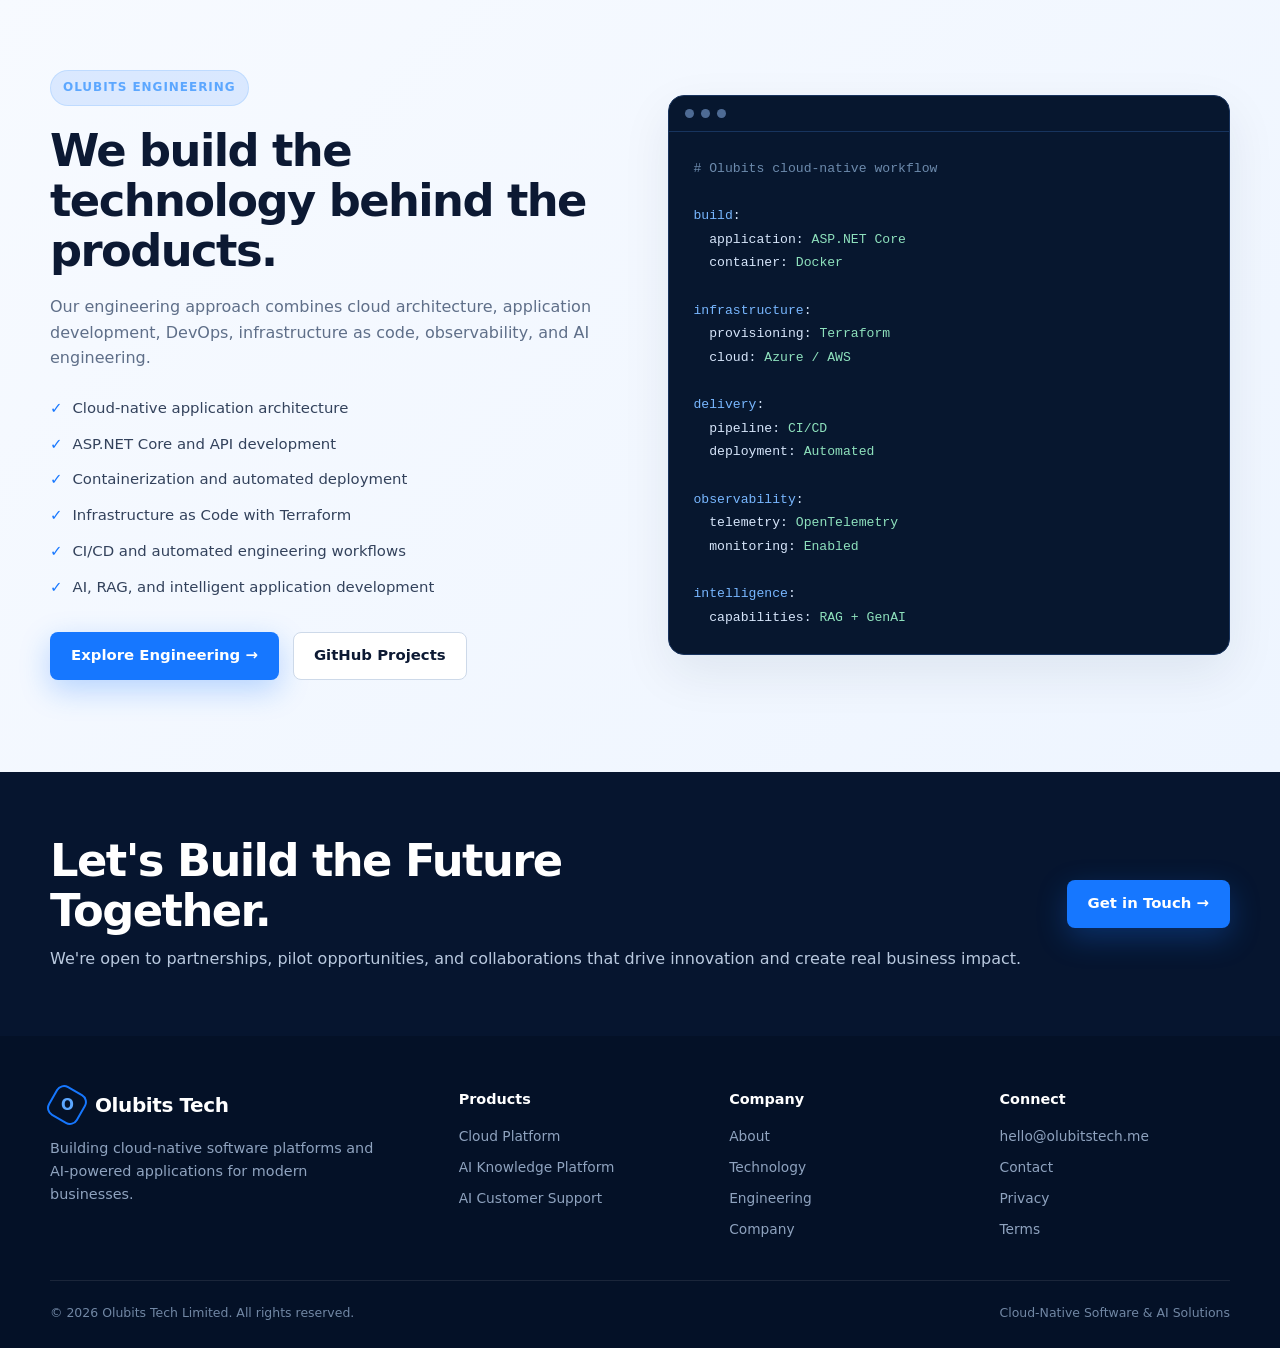
==== commit e208d50b: "Refactored website into multi-page structure" ====
--- a/index.html
+++ b/index.html
@@ -1,913 +1,58 @@
 <!DOCTYPE html>
 <html lang="en">
 <head>
-  <meta charset="UTF-8">
-  <meta name="viewport" content="width=device-width, initial-scale=1.0">
-  <meta name="description" content="Olubits Tech builds cloud-native software platforms and AI-powered applications for modern businesses.">
-  <meta name="keywords" content="Olubits Tech, cloud-native software, AI, Azure, AWS, .NET, DevOps, enterprise software">
-  <meta name="author" content="Olubits Tech Limited">
-  <meta name="theme-color" content="#06152f">
-  <title>Olubits Tech | Cloud-Native Software & AI Solutions</title>
+  <meta charset="UTF-8"><meta name="viewport" content="width=device-width, initial-scale=1.0">
+  <meta name="description" content="Olubits Tech builds cloud-native software platforms and AI-powered applications for modern businesses."><meta name="author" content="Olubits Tech Limited">
+  <meta name="theme-color" content="#06152f"><title>Cloud-Native Software & AI Solutions | Olubits Tech</title>
+  <link rel="stylesheet" href="css/style.css">
+</head>
+<body>
+<header>
+  <div class="container nav">
+    <a class="brand" href="index.html" aria-label="Olubits Tech home">
+      <span class="brand-mark"><span>O</span></span>Olubits Tech
+    </a>
+    <button class="menu-toggle" aria-label="Open navigation" aria-expanded="false">☰</button>
+    <nav id="main-nav"><ul><li><a href="index.html" aria-current="page">Home</a></li><li><a href="products.html">Products</a></li><li><a href="technology.html">Technology</a></li><li><a href="engineering.html">Engineering</a></li><li><a href="about.html">About</a></li><li><a href="company.html">Company</a></li><li><a href="contact.html">Contact</a></li></ul></nav>
+  </div>
+</header>
+<main>
+<section class="hero" id="home"><div class="container hero-inner">
+  <div><div class="eyebrow">Building the future</div>
+    <h1>Building Cloud-Native Software and <span class="gradient-text">AI Solutions</span> for Modern Businesses</h1>
+    <p class="hero-copy">Olubits Tech builds cloud-native software platforms and AI-powered applications that help businesses automate operations, manage information, and scale securely.</p>
+    <div class="actions"><a class="btn btn-primary" href="products.html">Explore Our Products →</a><a class="btn btn-outline" href="contact.html">Contact Us</a></div>
+  </div>
+  <div class="hero-visual" aria-hidden="true"><div class="architecture"><div class="cloud"></div>
+    <div class="server-stack"><div class="server"></div><div class="server"></div><div class="server"></div></div>
+    <div class="node node-left">&lt;/&gt;</div><div class="node node-right">◈</div><div class="node node-bottom-left">AI</div><div class="node node-bottom-right">⌁</div>
+  </div></div>
+</div></section>
 
-  <style>
-    :root {
-      --navy: #06152f;
-      --navy-2: #0a2145;
-      --blue: #1677ff;
-      --blue-light: #5ca7ff;
-      --text: #0c1933;
-      --muted: #5f6f89;
-      --surface: #ffffff;
-      --surface-alt: #f5f8fd;
-      --border: #e3eaf4;
-      --success: #159b63;
-      --purple: #7457e8;
-      --shadow: 0 18px 50px rgba(10, 33, 69, 0.08);
-      --radius: 18px;
-      --max-width: 1180px;
-    }
+<section class="products"><div class="container"><div class="section-head"><div class="section-eyebrow">What we're building</div><h2>Our Products &amp; Platforms</h2><p class="section-lead">We are developing a portfolio of cloud-native software and AI solutions focused on solving practical business problems.</p></div>
+<div class="grid-3">
+<article class="card"><div class="icon">◇</div><h3>Olubits Cloud Platform</h3><p>A cloud-native platform for building, deploying, integrating, and managing modern business applications and services.</p><span class="status">In Development</span></article>
+<article class="card"><div class="icon green">✦</div><h3>AI Knowledge Platform</h3><p>An AI-powered knowledge platform designed to help organizations securely search, retrieve, and interact with information using intelligent retrieval and generative AI.</p><span class="status green">MVP Development</span></article>
+<article class="card"><div class="icon purple">◌</div><h3>AI Customer Support</h3><p>An intelligent customer-support solution designed to automate common customer interactions while empowering human support teams.</p><span class="status purple">Product Development</span></article>
+</div><div class="center-link"><a href="products.html">View all products →</a></div></div></section>
 
-    * { box-sizing: border-box; margin: 0; padding: 0; }
+<section class="technology"><div class="container"><div class="section-head"><div class="section-eyebrow">Our technology</div><h2>Modern Technology. Built for Scale.</h2><p class="section-lead">We use cloud-native engineering practices and modern technologies to build reliable, scalable, and intelligent applications.</p></div>
+<div class="tech-grid">
+<div class="tech-item"><div class="tech-logo">AZ</div><span>Microsoft Azure</span></div><div class="tech-item"><div class="tech-logo">AWS</div><span>Amazon Web Services</span></div><div class="tech-item"><div class="tech-logo">C#</div><span>C# / .NET</span></div><div class="tech-item"><div class="tech-logo">.NET</div><span>ASP.NET Core</span></div><div class="tech-item"><div class="tech-logo">◈</div><span>Docker</span></div><div class="tech-item"><div class="tech-logo">K8s</div><span>Kubernetes</span></div><div class="tech-item"><div class="tech-logo">TF</div><span>Terraform</span></div><div class="tech-item"><div class="tech-logo">∞</div><span>CI/CD</span></div><div class="tech-item"><div class="tech-logo">GH</div><span>Git &amp; GitHub</span></div><div class="tech-item"><div class="tech-logo">OT</div><span>OpenTelemetry</span></div><div class="tech-item"><div class="tech-logo">AI</div><span>AI / ML</span></div><div class="tech-item"><div class="tech-logo">✦</div><span>RAG &amp; GenAI</span></div>
+</div><div class="center-link"><a href="technology.html">Explore our technology →</a></div></div></section>
 
-    html { scroll-behavior: smooth; }
+<section class="approach"><div class="container"><div class="section-head"><div class="section-eyebrow">Why Olubits</div><h2>Our Approach</h2><p class="section-lead">We combine practical business thinking with modern software engineering to build technology that can operate in the real world.</p></div>
+<div class="approach-grid">
+<article class="approach-item"><div class="icon">☁</div><h3>Cloud Native</h3><p>We design for scalability, resilience, observability, and efficient cloud deployment.</p></article>
+<article class="approach-item"><div class="icon green">✦</div><h3>AI First</h3><p>We apply intelligent automation and generative AI where they can solve genuine business challenges.</p></article>
+<article class="approach-item"><div class="icon purple">&lt;/&gt;</div><h3>Engineering Excellence</h3><p>We use modern software engineering, DevOps, testing, CI/CD, and infrastructure as code.</p></article>
+<article class="approach-item"><div class="icon">▣</div><h3>Secure by Design</h3><p>Security, reliability, and responsible data handling are considered throughout the product lifecycle.</p></article>
+</div></div></section>
 
-    body {
-      font-family: Inter, ui-sans-serif, system-ui, -apple-system, BlinkMacSystemFont,
-        "Segoe UI", sans-serif;
-      color: var(--text);
-      background: var(--surface);
-      line-height: 1.6;
-    }
-
-    a { color: inherit; text-decoration: none; }
-
-    .container {
-      width: min(100% - 40px, var(--max-width));
-      margin-inline: auto;
-    }
-
-    /* Header */
-    header {
-      position: sticky;
-      top: 0;
-      z-index: 1000;
-      background: rgba(6, 21, 47, 0.94);
-      backdrop-filter: blur(14px);
-      border-bottom: 1px solid rgba(255,255,255,.1);
-    }
-
-    .nav {
-      min-height: 72px;
-      display: flex;
-      align-items: center;
-      justify-content: space-between;
-      gap: 24px;
-    }
-
-    .brand {
-      display: inline-flex;
-      align-items: center;
-      gap: 11px;
-      color: white;
-      font-size: 1.25rem;
-      font-weight: 750;
-      letter-spacing: -0.02em;
-      white-space: nowrap;
-    }
-
-    .brand-mark {
-      width: 34px;
-      height: 34px;
-      display: grid;
-      place-items: center;
-      border: 2px solid var(--blue);
-      color: var(--blue-light);
-      border-radius: 9px;
-      font-weight: 800;
-      font-size: .95rem;
-      transform: rotate(30deg);
-    }
-
-    .brand-mark span { transform: rotate(-30deg); }
-
-    nav ul {
-      list-style: none;
-      display: flex;
-      align-items: center;
-      gap: 6px;
-    }
-
-    nav a {
-      color: #dce7f8;
-      font-size: .92rem;
-      padding: 10px 13px;
-      border-radius: 8px;
-      transition: .2s ease;
-    }
-
-    nav a:hover, nav a:focus-visible {
-      color: white;
-      background: rgba(255,255,255,.08);
-    }
-
-    .menu-toggle {
-      display: none;
-      border: 1px solid rgba(255,255,255,.2);
-      background: transparent;
-      color: white;
-      border-radius: 8px;
-      padding: 8px 11px;
-      cursor: pointer;
-      font-size: 1.1rem;
-    }
-
-    /* Hero */
-    .hero {
-      position: relative;
-      overflow: hidden;
-      color: white;
-      background:
-        radial-gradient(circle at 78% 28%, rgba(22,119,255,.25), transparent 27%),
-        radial-gradient(circle at 92% 75%, rgba(92,167,255,.13), transparent 25%),
-        linear-gradient(135deg, #06152f 0%, #081c3d 55%, #041128 100%);
-    }
-
-    .hero::after {
-      content: "";
-      position: absolute;
-      inset: auto 0 0;
-      height: 150px;
-      opacity: .18;
-      background-image:
-        linear-gradient(rgba(92,167,255,.35) 1px, transparent 1px),
-        linear-gradient(90deg, rgba(92,167,255,.35) 1px, transparent 1px);
-      background-size: 42px 42px;
-      transform: perspective(500px) rotateX(55deg) scale(1.35);
-      transform-origin: bottom;
-      pointer-events: none;
-    }
-
-    .hero-inner {
-      position: relative;
-      z-index: 1;
-      min-height: 580px;
-      display: grid;
-      grid-template-columns: 1.05fr .95fr;
-      align-items: center;
-      gap: 50px;
-      padding: 80px 0 95px;
-    }
-
-    .eyebrow, .section-eyebrow {
-      display: inline-flex;
-      align-items: center;
-      gap: 8px;
-      color: var(--blue-light);
-      font-size: .75rem;
-      font-weight: 800;
-      letter-spacing: .08em;
-      text-transform: uppercase;
-      background: rgba(22,119,255,.12);
-      border: 1px solid rgba(92,167,255,.22);
-      padding: 7px 12px;
-      border-radius: 999px;
-      margin-bottom: 20px;
-    }
-
-    h1 {
-      font-size: clamp(2.7rem, 5vw, 4.5rem);
-      line-height: 1.06;
-      letter-spacing: -.045em;
-      max-width: 760px;
-    }
-
-    .gradient-text {
-      background: linear-gradient(90deg, #72b5ff, #8b70ff);
-      -webkit-background-clip: text;
-      background-clip: text;
-      color: transparent;
-    }
-
-    .hero-copy {
-      margin-top: 24px;
-      max-width: 660px;
-      color: #c8d6e9;
-      font-size: 1.08rem;
-    }
-
-    .actions {
-      display: flex;
-      gap: 14px;
-      flex-wrap: wrap;
-      margin-top: 32px;
-    }
-
-    .btn {
-      display: inline-flex;
-      align-items: center;
-      justify-content: center;
-      gap: 9px;
-      min-height: 48px;
-      padding: 0 20px;
-      border-radius: 8px;
-      font-weight: 700;
-      font-size: .93rem;
-      border: 1px solid transparent;
-      transition: transform .2s ease, background .2s ease;
-    }
-
-    .btn:hover { transform: translateY(-2px); }
-
-    .btn-primary {
-      background: var(--blue);
-      color: white;
-      box-shadow: 0 10px 30px rgba(22,119,255,.28);
-    }
-
-    .btn-primary:hover { background: #0868ec; }
-
-    .btn-outline {
-      color: white;
-      border-color: rgba(255,255,255,.3);
-      background: rgba(255,255,255,.03);
-    }
-
-    .btn-outline:hover { background: rgba(255,255,255,.09); }
-
-    .hero-visual {
-      min-height: 390px;
-      display: grid;
-      place-items: center;
-    }
-
-    .architecture {
-      position: relative;
-      width: min(100%, 480px);
-      aspect-ratio: 1 / .82;
-    }
-
-    .cloud {
-      position: absolute;
-      left: 50%;
-      top: 8%;
-      transform: translateX(-50%);
-      width: 180px;
-      height: 95px;
-      border: 3px solid var(--blue);
-      border-radius: 60px;
-      box-shadow: 0 0 45px rgba(22,119,255,.22);
-    }
-
-    .cloud::before, .cloud::after {
-      content: "";
-      position: absolute;
-      border: 3px solid var(--blue);
-      border-bottom: 0;
-      border-radius: 60px 60px 0 0;
-      background: transparent;
-    }
-
-    .cloud::before {
-      width: 72px;
-      height: 52px;
-      left: 26px;
-      top: -35px;
-    }
-
-    .cloud::after {
-      width: 65px;
-      height: 45px;
-      right: 20px;
-      top: -28px;
-    }
-
-    .server-stack {
-      position: absolute;
-      left: 50%;
-      top: 44%;
-      transform: translate(-50%, -50%);
-      width: 145px;
-    }
-
-    .server {
-      height: 34px;
-      margin: 8px 0;
-      border: 1px solid rgba(92,167,255,.7);
-      background: rgba(22,119,255,.12);
-      border-radius: 6px;
-      box-shadow: inset 0 0 15px rgba(22,119,255,.1);
-    }
-
-    .node {
-      position: absolute;
-      width: 66px;
-      height: 66px;
-      display: grid;
-      place-items: center;
-      border: 1px solid rgba(22,119,255,.65);
-      background: rgba(5,22,50,.75);
-      border-radius: 12px;
-      color: #70b4ff;
-      font-size: 1.35rem;
-    }
-
-    .node::after {
-      content: "";
-      position: absolute;
-      width: 80px;
-      height: 1px;
-      background: rgba(22,119,255,.55);
-      top: 50%;
-      z-index: -1;
-    }
-
-    .node-left { left: 0; top: 47%; }
-    .node-right { right: 0; top: 47%; }
-    .node-bottom-left { left: 24%; bottom: 0; }
-    .node-bottom-right { right: 24%; bottom: 0; }
-
-    /* Sections */
-    section { padding: 92px 0; }
-
-    .section-head {
-      text-align: center;
-      max-width: 760px;
-      margin: 0 auto 46px;
-    }
-
-    .section-head .section-eyebrow {
-      color: var(--blue);
-      background: #eef5ff;
-      border-color: #d9e9ff;
-      margin-bottom: 14px;
-    }
-
-    h2 {
-      font-size: clamp(2rem, 4vw, 2.8rem);
-      line-height: 1.12;
-      letter-spacing: -.035em;
-    }
-
-    .section-lead {
-      color: var(--muted);
-      margin-top: 15px;
-      font-size: 1.02rem;
-    }
-
-    .products { background: white; }
-
-    .grid-3 {
-      display: grid;
-      grid-template-columns: repeat(3, 1fr);
-      gap: 22px;
-    }
-
-    .card {
-      background: white;
-      border: 1px solid var(--border);
-      border-radius: var(--radius);
-      padding: 30px;
-      box-shadow: var(--shadow);
-      transition: transform .2s ease, box-shadow .2s ease;
-    }
-
-    .card:hover {
-      transform: translateY(-4px);
-      box-shadow: 0 24px 60px rgba(10,33,69,.12);
-    }
-
-    .icon {
-      width: 50px;
-      height: 50px;
-      display: grid;
-      place-items: center;
-      border-radius: 13px;
-      background: #edf5ff;
-      color: var(--blue);
-      font-size: 1.35rem;
-      margin-bottom: 22px;
-      font-weight: 800;
-    }
-
-    .icon.green { background: #eaf9f2; color: var(--success); }
-    .icon.purple { background: #f1edff; color: var(--purple); }
-
-    h3 {
-      font-size: 1.2rem;
-      letter-spacing: -.02em;
-      margin-bottom: 10px;
-    }
-
-    .card p { color: var(--muted); font-size: .94rem; }
-
-    .status {
-      display: inline-flex;
-      margin-top: 22px;
-      padding: 5px 10px;
-      border-radius: 999px;
-      background: #edf5ff;
-      color: #1266d8;
-      font-size: .75rem;
-      font-weight: 700;
-    }
-
-    .status.green { background: #eaf9f2; color: #138155; }
-    .status.purple { background: #f1edff; color: #6849d5; }
-
-    .center-link {
-      text-align: center;
-      margin-top: 34px;
-      color: var(--blue);
-      font-weight: 700;
-    }
-
-    /* Technology */
-    .technology { background: var(--surface-alt); }
-
-    .tech-grid {
-      display: grid;
-      grid-template-columns: repeat(6, 1fr);
-      gap: 16px;
-    }
-
-    .tech-item {
-      min-height: 112px;
-      display: flex;
-      flex-direction: column;
-      align-items: center;
-      justify-content: center;
-      gap: 10px;
-      text-align: center;
-      background: white;
-      border: 1px solid var(--border);
-      border-radius: 14px;
-      padding: 15px 8px;
-    }
-
-    .tech-logo {
-      font-size: 1.7rem;
-      font-weight: 850;
-      color: var(--blue);
-    }
-
-    .tech-item:nth-child(2n) .tech-logo { color: #7a5be7; }
-    .tech-item:nth-child(3n) .tech-logo { color: #159b63; }
-
-    .tech-item span:last-child {
-      color: #35445d;
-      font-size: .78rem;
-      font-weight: 650;
-    }
-
-    /* Approach */
-    .approach { background: white; }
-
-    .approach-grid {
-      display: grid;
-      grid-template-columns: repeat(4, 1fr);
-      gap: 24px;
-    }
-
-    .approach-item {
-      padding: 10px;
-    }
-
-    .approach-item .icon { margin-bottom: 17px; }
-
-    .approach-item p {
-      color: var(--muted);
-      font-size: .9rem;
-    }
-
-    /* Engineering */
-    .engineering {
-      background: linear-gradient(135deg, #f7faff 0%, #eef5ff 100%);
-    }
-
-    .engineering-content {
-      display: grid;
-      grid-template-columns: 1fr 1fr;
-      gap: 55px;
-      align-items: center;
-    }
-
-    .engineering-copy p {
-      color: var(--muted);
-      margin: 18px 0 26px;
-    }
-
-    .bullet-list {
-      list-style: none;
-      display: grid;
-      gap: 12px;
-    }
-
-    .bullet-list li {
-      display: flex;
-      align-items: flex-start;
-      gap: 10px;
-      color: #33425c;
-      font-size: .93rem;
-    }
-
-    .bullet-list li::before {
-      content: "✓";
-      color: var(--blue);
-      font-weight: 900;
-    }
-
-    .code-window {
-      background: #07172f;
-      color: #d7e6fb;
-      border-radius: 16px;
-      overflow: hidden;
-      box-shadow: var(--shadow);
-      border: 1px solid #18335d;
-    }
-
-    .code-top {
-      display: flex;
-      align-items: center;
-      gap: 7px;
-      padding: 13px 16px;
-      border-bottom: 1px solid #17345e;
-    }
-
-    .dot {
-      width: 9px;
-      height: 9px;
-      border-radius: 50%;
-      background: #4e6b94;
-    }
-
-    pre {
-      padding: 25px;
-      overflow: auto;
-      font: .82rem/1.8 ui-monospace, SFMono-Regular, Menlo, Consolas, monospace;
-    }
-
-    .comment { color: #6d8bad; }
-    .keyword { color: #78b7ff; }
-    .string { color: #8ee1bd; }
-
-    /* CTA */
-    .cta {
-      padding: 64px 0;
-      background: var(--navy);
-      color: white;
-    }
-
-    .cta-inner {
-      display: flex;
-      align-items: center;
-      justify-content: space-between;
-      gap: 35px;
-    }
-
-    .cta h2 { max-width: 680px; }
-    .cta p { color: #b9c9df; margin-top: 10px; }
-
-    /* Footer */
-    footer {
-      background: #041127;
-      color: #c3d1e4;
-      padding: 52px 0 25px;
-    }
-
-    .footer-grid {
-      display: grid;
-      grid-template-columns: 1.6fr 1fr 1fr 1fr;
-      gap: 40px;
-      padding-bottom: 40px;
-    }
-
-    .footer-brand { color: white; }
-    .footer-about { margin-top: 15px; color: #8fa3bf; max-width: 340px; font-size: .9rem; }
-
-    footer h4 {
-      color: white;
-      margin-bottom: 14px;
-      font-size: .9rem;
-    }
-
-    footer ul { list-style: none; display: grid; gap: 9px; }
-    footer li, footer a { color: #8fa3bf; font-size: .86rem; }
-    footer a:hover { color: white; }
-
-    .copyright {
-      border-top: 1px solid rgba(255,255,255,.09);
-      padding-top: 22px;
-      display: flex;
-      justify-content: space-between;
-      gap: 20px;
-      font-size: .78rem;
-      color: #7187a4;
-    }
-
-    /* Responsive */
-    @media (max-width: 980px) {
-      .hero-inner { grid-template-columns: 1fr; padding-top: 65px; }
-      .hero-visual { display: none; }
-      .grid-3 { grid-template-columns: 1fr; }
-      .tech-grid { grid-template-columns: repeat(3, 1fr); }
-      .approach-grid { grid-template-columns: repeat(2, 1fr); }
-      .engineering-content { grid-template-columns: 1fr; }
-      .footer-grid { grid-template-columns: 1.5fr 1fr 1fr; }
-    }
-
-    @media (max-width: 760px) {
-      .container { width: min(100% - 28px, var(--max-width)); }
-
-      .menu-toggle { display: block; }
-
-      nav {
-        display: none;
-        position: absolute;
-        left: 0;
-        right: 0;
-        top: 72px;
-        background: var(--navy);
-        border-bottom: 1px solid rgba(255,255,255,.1);
-        padding: 10px 14px 18px;
-      }
-
-      nav.open { display: block; }
-
-      nav ul {
-        flex-direction: column;
-        align-items: stretch;
-      }
-
-      nav a { display: block; }
-
-      section { padding: 70px 0; }
-
-      .hero-inner { min-height: auto; padding: 70px 0 85px; }
-      .hero-copy { font-size: 1rem; }
-
-      .tech-grid { grid-template-columns: repeat(2, 1fr); }
-      .approach-grid { grid-template-columns: 1fr; }
-
-      .cta-inner { flex-direction: column; align-items: flex-start; }
-
-      .footer-grid { grid-template-columns: 1fr 1fr; }
-      .copyright { flex-direction: column; }
-    }
-
-    @media (max-width: 460px) {
-      h1 { font-size: 2.45rem; }
-      .footer-grid { grid-template-columns: 1fr; }
-      .actions .btn { width: 100%; }
-    }
-  </style>
-</head>
-
-<body>
-
-  <header>
-    <div class="container nav">
-      <a class="brand" href="#home" aria-label="Olubits Tech home">
-        <span class="brand-mark"><span>O</span></span>
-        Olubits Tech
-      </a>
-
-      <button class="menu-toggle" aria-label="Open navigation" aria-expanded="false">☰</button>
-
-      <nav id="main-nav">
-        <ul>
-          <li><a href="#home">Home</a></li>
-          <li><a href="#products">Products</a></li>
-          <li><a href="#technology">Technology</a></li>
-          <li><a href="#engineering">Engineering</a></li>
-          <li><a href="#about">About</a></li>
-          <li><a href="#company">Company</a></li>
-          <li><a href="#contact">Contact</a></li>
-        </ul>
-      </nav>
-    </div>
-  </header>
-
-  <main id="home">
-
-    <!-- HERO -->
-    <section class="hero">
-      <div class="container hero-inner">
-        <div>
-          <div class="eyebrow">Building the future</div>
-
-          <h1>
-            Building Cloud-Native Software and
-            <span class="gradient-text">AI Solutions</span>
-            for Modern Businesses
-          </h1>
-
-          <p class="hero-copy">
-            Olubits Tech builds cloud-native software platforms and AI-powered
-            applications that help businesses automate operations, manage
-            information, and scale securely.
-          </p>
-
-          <div class="actions">
-            <a class="btn btn-primary" href="#products">Explore Our Products →</a>
-            <a class="btn btn-outline" href="#contact">Contact Us</a>
-          </div>
-        </div>
-
-        <div class="hero-visual" aria-hidden="true">
-          <div class="architecture">
-            <div class="cloud"></div>
-
-            <div class="server-stack">
-              <div class="server"></div>
-              <div class="server"></div>
-              <div class="server"></div>
-            </div>
-
-            <div class="node node-left">&lt;/&gt;</div>
-            <div class="node node-right">◈</div>
-            <div class="node node-bottom-left">AI</div>
-            <div class="node node-bottom-right">⌁</div>
-          </div>
-        </div>
-      </div>
-    </section>
-
-    <!-- PRODUCTS -->
-    <section class="products" id="products">
-      <div class="container">
-        <div class="section-head">
-          <div class="section-eyebrow">What we're building</div>
-          <h2>Our Products &amp; Platforms</h2>
-          <p class="section-lead">
-            We are developing a portfolio of cloud-native software and AI
-            solutions focused on solving practical business problems.
-          </p>
-        </div>
-
-        <div class="grid-3">
-
-          <article class="card">
-            <div class="icon">◇</div>
-            <h3>Olubits Cloud Platform</h3>
-            <p>
-              A cloud-native platform for building, deploying, integrating,
-              and managing modern business applications and services.
-            </p>
-            <span class="status">In Development</span>
-          </article>
-
-          <article class="card">
-            <div class="icon green">✦</div>
-            <h3>AI Knowledge Platform</h3>
-            <p>
-              An AI-powered knowledge platform designed to help organizations
-              securely search, retrieve, and interact with information using
-              intelligent retrieval and generative AI.
-            </p>
-            <span class="status green">MVP Development</span>
-          </article>
-
-          <article class="card">
-            <div class="icon purple">◌</div>
-            <h3>AI Customer Support</h3>
-            <p>
-              An intelligent customer-support solution designed to automate
-              common customer interactions while empowering human support teams.
-            </p>
-            <span class="status purple">Product Development</span>
-          </article>
-
-        </div>
-
-        <div class="center-link">
-          <a href="products.html">View all products →</a>
-        </div>
-      </div>
-    </section>
-
-    <!-- TECHNOLOGY -->
-    <section class="technology" id="technology">
-      <div class="container">
-        <div class="section-head">
-          <div class="section-eyebrow">Our technology</div>
-          <h2>Modern Technology. Built for Scale.</h2>
-          <p class="section-lead">
-            We use cloud-native engineering practices and modern technologies
-            to build reliable, scalable, and intelligent applications.
-          </p>
-        </div>
-
-        <div class="tech-grid">
-          <div class="tech-item"><div class="tech-logo">AZ</div><span>Microsoft Azure</span></div>
-          <div class="tech-item"><div class="tech-logo">AWS</div><span>Amazon Web Services</span></div>
-          <div class="tech-item"><div class="tech-logo">C#</div><span>C# / .NET</span></div>
-          <div class="tech-item"><div class="tech-logo">.NET</div><span>ASP.NET Core</span></div>
-          <div class="tech-item"><div class="tech-logo">◈</div><span>Docker</span></div>
-          <div class="tech-item"><div class="tech-logo">K8s</div><span>Kubernetes</span></div>
-          <div class="tech-item"><div class="tech-logo">TF</div><span>Terraform</span></div>
-          <div class="tech-item"><div class="tech-logo">∞</div><span>CI/CD</span></div>
-          <div class="tech-item"><div class="tech-logo">GH</div><span>Git &amp; GitHub</span></div>
-          <div class="tech-item"><div class="tech-logo">OT</div><span>OpenTelemetry</span></div>
-          <div class="tech-item"><div class="tech-logo">AI</div><span>AI / ML</span></div>
-          <div class="tech-item"><div class="tech-logo">✦</div><span>RAG &amp; GenAI</span></div>
-        </div>
-
-        <div class="center-link">
-          <a href="technology.html">Explore our technology →</a>
-        </div>
-      </div>
-    </section>
-
-    <!-- APPROACH -->
-    <section class="approach" id="about">
-      <div class="container">
-        <div class="section-head">
-          <div class="section-eyebrow">Why Olubits</div>
-          <h2>Our Approach</h2>
-          <p class="section-lead">
-            We combine practical business thinking with modern software
-            engineering to build technology that can operate in the real world.
-          </p>
-        </div>
-
-        <div class="approach-grid">
-
-          <article class="approach-item">
-            <div class="icon">☁</div>
-            <h3>Cloud Native</h3>
-            <p>
-              We design for scalability, resilience, observability, and
-              efficient cloud deployment.
-            </p>
-          </article>
-
-          <article class="approach-item">
-            <div class="icon green">✦</div>
-            <h3>AI First</h3>
-            <p>
-              We apply intelligent automation and generative AI where they can
-              solve genuine business challenges.
-            </p>
-          </article>
-
-          <article class="approach-item">
-            <div class="icon purple">&lt;/&gt;</div>
-            <h3>Engineering Excellence</h3>
-            <p>
-              We use modern software engineering, DevOps, testing, CI/CD,
-              and infrastructure as code.
-            </p>
-          </article>
-
-          <article class="approach-item">
-            <div class="icon">▣</div>
-            <h3>Secure by Design</h3>
-            <p>
-              Security, reliability, and responsible data handling are
-              considered throughout the product lifecycle.
-            </p>
-          </article>
-
-        </div>
-      </div>
-    </section>
-
-    <!-- ENGINEERING -->
-    <section class="engineering" id="engineering">
-      <div class="container engineering-content">
-
-        <div class="engineering-copy">
-          <div class="section-eyebrow">Olubits Engineering</div>
-          <h2>We build the technology behind the products.</h2>
-
-          <p>
-            Our engineering approach combines cloud architecture, application
-            development, DevOps, infrastructure as code, observability, and AI
-            engineering.
-          </p>
-
-          <ul class="bullet-list">
-            <li>Cloud-native application architecture</li>
-            <li>ASP.NET Core and API development</li>
-            <li>Containerization and automated deployment</li>
-            <li>Infrastructure as Code with Terraform</li>
-            <li>CI/CD and automated engineering workflows</li>
-            <li>AI, RAG, and intelligent application development</li>
-          </ul>
-
-          <div class="actions">
-            <a class="btn btn-primary" href="engineering.html">Explore Engineering →</a>
-            <a class="btn" href="https://github.com/" target="_blank" rel="noopener" style="border:1px solid #cdd9e9;">GitHub Projects</a>
-          </div>
-        </div>
-
-        <div class="code-window" aria-label="Example cloud-native deployment configuration">
-          <div class="code-top">
-            <span class="dot"></span>
-            <span class="dot"></span>
-            <span class="dot"></span>
-          </div>
-          <pre><span class="comment"># Olubits cloud-native workflow</span>
+<section class="engineering"><div class="container engineering-content"><div class="engineering-copy"><div class="section-eyebrow">Olubits Engineering</div><h2>We build the technology behind the products.</h2><p>Our engineering approach combines cloud architecture, application development, DevOps, infrastructure as code, observability, and AI engineering.</p>
+<ul class="bullet-list"><li>Cloud-native application architecture</li><li>ASP.NET Core and API development</li><li>Containerization and automated deployment</li><li>Infrastructure as Code with Terraform</li><li>CI/CD and automated engineering workflows</li><li>AI, RAG, and intelligent application development</li></ul>
+<div class="actions"><a class="btn btn-primary" href="engineering.html">Explore Engineering →</a><a class="btn btn-light" href="https://github.com/OLUBITS-TECH" target="_blank" rel="noopener">GitHub Projects</a></div></div>
+<div class="code-window"><div class="code-top"><span class="dot"></span><span class="dot"></span><span class="dot"></span></div><pre><span class="comment"># Olubits cloud-native workflow</span>
 
 <span class="keyword">build</span>:
   application: <span class="string">ASP.NET Core</span>
@@ -926,101 +71,34 @@
   monitoring: <span class="string">Enabled</span>
 
 <span class="keyword">intelligence</span>:
-  capabilities: <span class="string">RAG + GenAI</span></pre>
-        </div>
+  capabilities: <span class="string">RAG + GenAI</span></pre></div></div></section>
 
+<section class="cta"><div class="container cta-inner"><div><h2>Let's Build the Future Together.</h2><p>We're open to partnerships, pilot opportunities, and collaborations that drive innovation and create real business impact.</p></div><a class="btn btn-primary" href="contact.html">Get in Touch →</a></div></section>
+</main>
+<footer>
+  <div class="container">
+    <div class="footer-grid">
+      <div>
+        <a class="brand footer-brand" href="index.html"><span class="brand-mark"><span>O</span></span>Olubits Tech</a>
+        <p class="footer-about">Building cloud-native software platforms and AI-powered applications for modern businesses.</p>
       </div>
-    </section>
-
-    <!-- CTA -->
-    <section class="cta" id="contact">
-      <div class="container cta-inner">
-        <div>
-          <h2>Let's Build the Future Together.</h2>
-          <p>
-            We're open to partnerships, pilot opportunities, and collaborations
-            that drive innovation and create real business impact.
-          </p>
-        </div>
-
-        <a class="btn btn-primary" href="mailto:hello@olubitstech.me">
-          Get in Touch →
-        </a>
-      </div>
-    </section>
-
-  </main>
-
-  <!-- FOOTER -->
-  <footer id="company">
-    <div class="container">
-      <div class="footer-grid">
-
-        <div>
-          <a class="brand footer-brand" href="#home">
-            <span class="brand-mark"><span>O</span></span>
-            Olubits Tech
-          </a>
-          <p class="footer-about">
-            Building cloud-native software platforms and AI-powered
-            applications for modern businesses.
-          </p>
-        </div>
-
-        <div>
-          <h4>Products</h4>
-          <ul>
-            <li><a href="products.html">Cloud Platform</a></li>
-            <li><a href="products.html">AI Knowledge Platform</a></li>
-            <li><a href="products.html">AI Customer Support</a></li>
-          </ul>
-        </div>
-
-        <div>
-          <h4>Company</h4>
-          <ul>
-            <li><a href="#about">About</a></li>
-            <li><a href="#technology">Technology</a></li>
-            <li><a href="engineering.html">Engineering</a></li>
-            <li><a href="company.html">Company</a></li>
-          </ul>
-        </div>
-
-        <div>
-          <h4>Connect</h4>
-          <ul>
-            <li><a href="mailto:hello@olubitstech.me">hello@olubitstech.me</a></li>
-            <li><a href="contact.html">Contact</a></li>
-            <li><a href="privacy.html">Privacy</a></li>
-            <li><a href="terms.html">Terms</a></li>
-          </ul>
-        </div>
-
-      </div>
-
-      <div class="copyright">
-        <span>© 2026 Olubits Tech Limited. All rights reserved.</span>
-        <span>Cloud-Native Software &amp; AI Solutions</span>
-      </div>
+      <div><h4>Products</h4><ul>
+        <li><a href="products.html">Cloud Platform</a></li>
+        <li><a href="products.html">AI Knowledge Platform</a></li>
+        <li><a href="products.html">AI Customer Support</a></li>
+      </ul></div>
+      <div><h4>Company</h4><ul>
+        <li><a href="about.html">About</a></li><li><a href="technology.html">Technology</a></li>
+        <li><a href="engineering.html">Engineering</a></li><li><a href="company.html">Company</a></li>
+      </ul></div>
+      <div><h4>Connect</h4><ul>
+        <li><a href="mailto:hello@olubitstech.me">hello@olubitstech.me</a></li>
+        <li><a href="contact.html">Contact</a></li><li><a href="privacy.html">Privacy</a></li><li><a href="terms.html">Terms</a></li>
+      </ul></div>
     </div>
-  </footer>
-
-  <script>
-    const toggle = document.querySelector(".menu-toggle");
-    const nav = document.querySelector("#main-nav");
-
-    toggle.addEventListener("click", () => {
-      const open = nav.classList.toggle("open");
-      toggle.setAttribute("aria-expanded", open);
-    });
-
-    document.querySelectorAll("nav a").forEach(link => {
-      link.addEventListener("click", () => {
-        nav.classList.remove("open");
-        toggle.setAttribute("aria-expanded", "false");
-      });
-    });
-  </script>
-
+    <div class="copyright"><span>© 2026 Olubits Tech Limited. All rights reserved.</span><span>Cloud-Native Software &amp; AI Solutions</span></div>
+  </div>
+</footer>
+<script src="js/main.js"></script>
 </body>
 </html>
--- a/css/style.css
+++ b/css/style.css
@@ -0,0 +1,77 @@
+/* Olubits Tech - Global Styles */
+:root {
+  --navy:#06152f; --navy-2:#0a2145; --blue:#1677ff; --blue-light:#5ca7ff;
+  --text:#0c1933; --muted:#5f6f89; --surface:#fff; --surface-alt:#f5f8fd;
+  --border:#e3eaf4; --success:#159b63; --purple:#7457e8;
+  --shadow:0 18px 50px rgba(10,33,69,.08); --radius:18px; --max-width:1180px;
+}
+*{box-sizing:border-box;margin:0;padding:0}
+html{scroll-behavior:smooth}
+body{font-family:Inter,ui-sans-serif,system-ui,-apple-system,BlinkMacSystemFont,"Segoe UI",sans-serif;color:var(--text);background:var(--surface);line-height:1.6}
+a{color:inherit;text-decoration:none}
+.container{width:min(100% - 40px,var(--max-width));margin-inline:auto}
+header{position:sticky;top:0;z-index:1000;background:rgba(6,21,47,.94);backdrop-filter:blur(14px);border-bottom:1px solid rgba(255,255,255,.1)}
+.nav{min-height:72px;display:flex;align-items:center;justify-content:space-between;gap:24px}
+.brand{display:inline-flex;align-items:center;gap:11px;color:#fff;font-size:1.25rem;font-weight:750;letter-spacing:-.02em;white-space:nowrap}
+.brand-mark{width:34px;height:34px;display:grid;place-items:center;border:2px solid var(--blue);color:var(--blue-light);border-radius:9px;font-weight:800;font-size:.95rem;transform:rotate(30deg)}
+.brand-mark span{transform:rotate(-30deg)}
+nav ul{list-style:none;display:flex;align-items:center;gap:6px}
+nav a{color:#dce7f8;font-size:.92rem;padding:10px 13px;border-radius:8px;transition:.2s ease}
+nav a:hover,nav a:focus-visible{color:#fff;background:rgba(255,255,255,.08)}
+.menu-toggle{display:none;border:1px solid rgba(255,255,255,.2);background:transparent;color:#fff;border-radius:8px;padding:8px 11px;cursor:pointer;font-size:1.1rem}
+.hero{position:relative;overflow:hidden;color:#fff;background:radial-gradient(circle at 78% 28%,rgba(22,119,255,.25),transparent 27%),radial-gradient(circle at 92% 75%,rgba(92,167,255,.13),transparent 25%),linear-gradient(135deg,#06152f 0%,#081c3d 55%,#041128 100%)}
+.hero::after{content:"";position:absolute;inset:auto 0 0;height:150px;opacity:.18;background-image:linear-gradient(rgba(92,167,255,.35) 1px,transparent 1px),linear-gradient(90deg,rgba(92,167,255,.35) 1px,transparent 1px);background-size:42px 42px;transform:perspective(500px) rotateX(55deg) scale(1.35);transform-origin:bottom;pointer-events:none}
+.hero-inner{position:relative;z-index:1;min-height:580px;display:grid;grid-template-columns:1.05fr .95fr;align-items:center;gap:50px;padding:80px 0 95px}
+.eyebrow,.section-eyebrow{display:inline-flex;align-items:center;gap:8px;color:var(--blue-light);font-size:.75rem;font-weight:800;letter-spacing:.08em;text-transform:uppercase;background:rgba(22,119,255,.12);border:1px solid rgba(92,167,255,.22);padding:7px 12px;border-radius:999px;margin-bottom:20px}
+h1{font-size:clamp(2.7rem,5vw,4.5rem);line-height:1.06;letter-spacing:-.045em;max-width:760px}
+.gradient-text{background:linear-gradient(90deg,#72b5ff,#8b70ff);-webkit-background-clip:text;background-clip:text;color:transparent}
+.hero-copy{margin-top:24px;max-width:660px;color:#c8d6e9;font-size:1.08rem}
+.actions{display:flex;gap:14px;flex-wrap:wrap;margin-top:32px}
+.btn{display:inline-flex;align-items:center;justify-content:center;gap:9px;min-height:48px;padding:0 20px;border-radius:8px;font-weight:700;font-size:.93rem;border:1px solid transparent;transition:transform .2s ease,background .2s ease}
+.btn:hover{transform:translateY(-2px)}
+.btn-primary{background:var(--blue);color:#fff;box-shadow:0 10px 30px rgba(22,119,255,.28)}
+.btn-primary:hover{background:#0868ec}
+.btn-outline{color:#fff;border-color:rgba(255,255,255,.3);background:rgba(255,255,255,.03)}
+.btn-outline:hover{background:rgba(255,255,255,.09)}
+.btn-light{color:var(--text);border-color:#cdd9e9;background:#fff}
+.hero-visual{min-height:390px;display:grid;place-items:center}
+.architecture{position:relative;width:min(100%,480px);aspect-ratio:1/.82}
+.cloud{position:absolute;left:50%;top:8%;transform:translateX(-50%);width:180px;height:95px;border:3px solid var(--blue);border-radius:60px;box-shadow:0 0 45px rgba(22,119,255,.22)}
+.cloud:before,.cloud:after{content:"";position:absolute;border:3px solid var(--blue);border-bottom:0;border-radius:60px 60px 0 0;background:transparent}
+.cloud:before{width:72px;height:52px;left:26px;top:-35px}.cloud:after{width:65px;height:45px;right:20px;top:-28px}
+.server-stack{position:absolute;left:50%;top:44%;transform:translate(-50%,-50%);width:145px}
+.server{height:34px;margin:8px 0;border:1px solid rgba(92,167,255,.7);background:rgba(22,119,255,.12);border-radius:6px;box-shadow:inset 0 0 15px rgba(22,119,255,.1)}
+.node{position:absolute;width:66px;height:66px;display:grid;place-items:center;border:1px solid rgba(22,119,255,.65);background:rgba(5,22,50,.75);border-radius:12px;color:#70b4ff;font-size:1.35rem}
+.node:after{content:"";position:absolute;width:80px;height:1px;background:rgba(22,119,255,.55);top:50%;z-index:-1}
+.node-left{left:0;top:47%}.node-right{right:0;top:47%}.node-bottom-left{left:24%;bottom:0}.node-bottom-right{right:24%;bottom:0}
+section{padding:92px 0}
+.section-head{text-align:center;max-width:760px;margin:0 auto 46px}
+.section-head .section-eyebrow{color:var(--blue);background:#eef5ff;border-color:#d9e9ff;margin-bottom:14px}
+h2{font-size:clamp(2rem,4vw,2.8rem);line-height:1.12;letter-spacing:-.035em}
+.section-lead{color:var(--muted);margin-top:15px;font-size:1.02rem}
+.products,.approach{background:#fff}.technology{background:var(--surface-alt)}
+.grid-3{display:grid;grid-template-columns:repeat(3,1fr);gap:22px}
+.card{background:#fff;border:1px solid var(--border);border-radius:var(--radius);padding:30px;box-shadow:var(--shadow);transition:transform .2s ease,box-shadow .2s ease}
+.card:hover{transform:translateY(-4px);box-shadow:0 24px 60px rgba(10,33,69,.12)}
+.icon{width:50px;height:50px;display:grid;place-items:center;border-radius:13px;background:#edf5ff;color:var(--blue);font-size:1.35rem;margin-bottom:22px;font-weight:800}
+.icon.green{background:#eaf9f2;color:var(--success)}.icon.purple{background:#f1edff;color:var(--purple)}
+h3{font-size:1.2rem;letter-spacing:-.02em;margin-bottom:10px}.card p{color:var(--muted);font-size:.94rem}
+.status{display:inline-flex;margin-top:22px;padding:5px 10px;border-radius:999px;background:#edf5ff;color:#1266d8;font-size:.75rem;font-weight:700}
+.status.green{background:#eaf9f2;color:#138155}.status.purple{background:#f1edff;color:#6849d5}
+.center-link{text-align:center;margin-top:34px;color:var(--blue);font-weight:700}
+.tech-grid{display:grid;grid-template-columns:repeat(6,1fr);gap:16px}.tech-item{min-height:112px;display:flex;flex-direction:column;align-items:center;justify-content:center;gap:10px;text-align:center;background:#fff;border:1px solid var(--border);border-radius:14px;padding:15px 8px}
+.tech-logo{font-size:1.7rem;font-weight:850;color:var(--blue)}.tech-item:nth-child(2n) .tech-logo{color:#7a5be7}.tech-item:nth-child(3n) .tech-logo{color:#159b63}
+.tech-item span:last-child{color:#35445d;font-size:.78rem;font-weight:650}
+.approach-grid{display:grid;grid-template-columns:repeat(4,1fr);gap:24px}.approach-item{padding:10px}.approach-item .icon{margin-bottom:17px}.approach-item p{color:var(--muted);font-size:.9rem}
+.engineering{background:linear-gradient(135deg,#f7faff 0%,#eef5ff 100%)}.engineering-content{display:grid;grid-template-columns:1fr 1fr;gap:55px;align-items:center}
+.engineering-copy p{color:var(--muted);margin:18px 0 26px}.bullet-list{list-style:none;display:grid;gap:12px}.bullet-list li{display:flex;align-items:flex-start;gap:10px;color:#33425c;font-size:.93rem}.bullet-list li:before{content:"✓";color:var(--blue);font-weight:900}
+.code-window{background:#07172f;color:#d7e6fb;border-radius:16px;overflow:hidden;box-shadow:var(--shadow);border:1px solid #18335d}.code-top{display:flex;align-items:center;gap:7px;padding:13px 16px;border-bottom:1px solid #17345e}.dot{width:9px;height:9px;border-radius:50%;background:#4e6b94}
+pre{padding:25px;overflow:auto;font:.82rem/1.8 ui-monospace,SFMono-Regular,Menlo,Consolas,monospace}.comment{color:#6d8bad}.keyword{color:#78b7ff}.string{color:#8ee1bd}
+.page-hero{background:linear-gradient(135deg,#06152f,#0a2145);color:#fff;padding:100px 0 90px}.page-hero h1{max-width:900px}.page-hero p{max-width:720px;color:#c8d6e9;margin-top:20px;font-size:1.05rem}
+.content-section{padding:80px 0}.content-grid{display:grid;grid-template-columns:repeat(3,1fr);gap:22px}.prose{max-width:850px;margin:auto}.prose p{color:var(--muted);margin:0 0 18px}.prose ul{padding-left:20px;color:var(--muted);margin-bottom:22px}
+.cta{padding:64px 0;background:var(--navy);color:#fff}.cta-inner{display:flex;align-items:center;justify-content:space-between;gap:35px}.cta h2{max-width:680px}.cta p{color:#b9c9df;margin-top:10px}
+footer{background:#041127;color:#c3d1e4;padding:52px 0 25px}.footer-grid{display:grid;grid-template-columns:1.6fr 1fr 1fr 1fr;gap:40px;padding-bottom:40px}.footer-brand{color:#fff}.footer-about{margin-top:15px;color:#8fa3bf;max-width:340px;font-size:.9rem}footer h4{color:#fff;margin-bottom:14px;font-size:.9rem}footer ul{list-style:none;display:grid;gap:9px}footer li,footer a{color:#8fa3bf;font-size:.86rem}footer a:hover{color:#fff}
+.copyright{border-top:1px solid rgba(255,255,255,.09);padding-top:22px;display:flex;justify-content:space-between;gap:20px;font-size:.78rem;color:#7187a4}
+@media(max-width:980px){.hero-inner{grid-template-columns:1fr;padding-top:65px}.hero-visual{display:none}.grid-3,.content-grid{grid-template-columns:1fr}.tech-grid{grid-template-columns:repeat(3,1fr)}.approach-grid{grid-template-columns:repeat(2,1fr)}.engineering-content{grid-template-columns:1fr}.footer-grid{grid-template-columns:1.5fr 1fr 1fr}}
+@media(max-width:760px){.container{width:min(100% - 28px,var(--max-width))}.menu-toggle{display:block}nav{display:none;position:absolute;left:0;right:0;top:72px;background:var(--navy);border-bottom:1px solid rgba(255,255,255,.1);padding:10px 14px 18px}nav.open{display:block}nav ul{flex-direction:column;align-items:stretch}nav a{display:block}section{padding:70px 0}.hero-inner{min-height:auto;padding:70px 0 85px}.hero-copy{font-size:1rem}.tech-grid{grid-template-columns:repeat(2,1fr)}.approach-grid{grid-template-columns:1fr}.cta-inner{flex-direction:column;align-items:flex-start}.footer-grid{grid-template-columns:1fr 1fr}.copyright{flex-direction:column}}
+@media(max-width:460px){h1{font-size:2.45rem}.footer-grid{grid-template-columns:1fr}.actions .btn{width:100%}}
